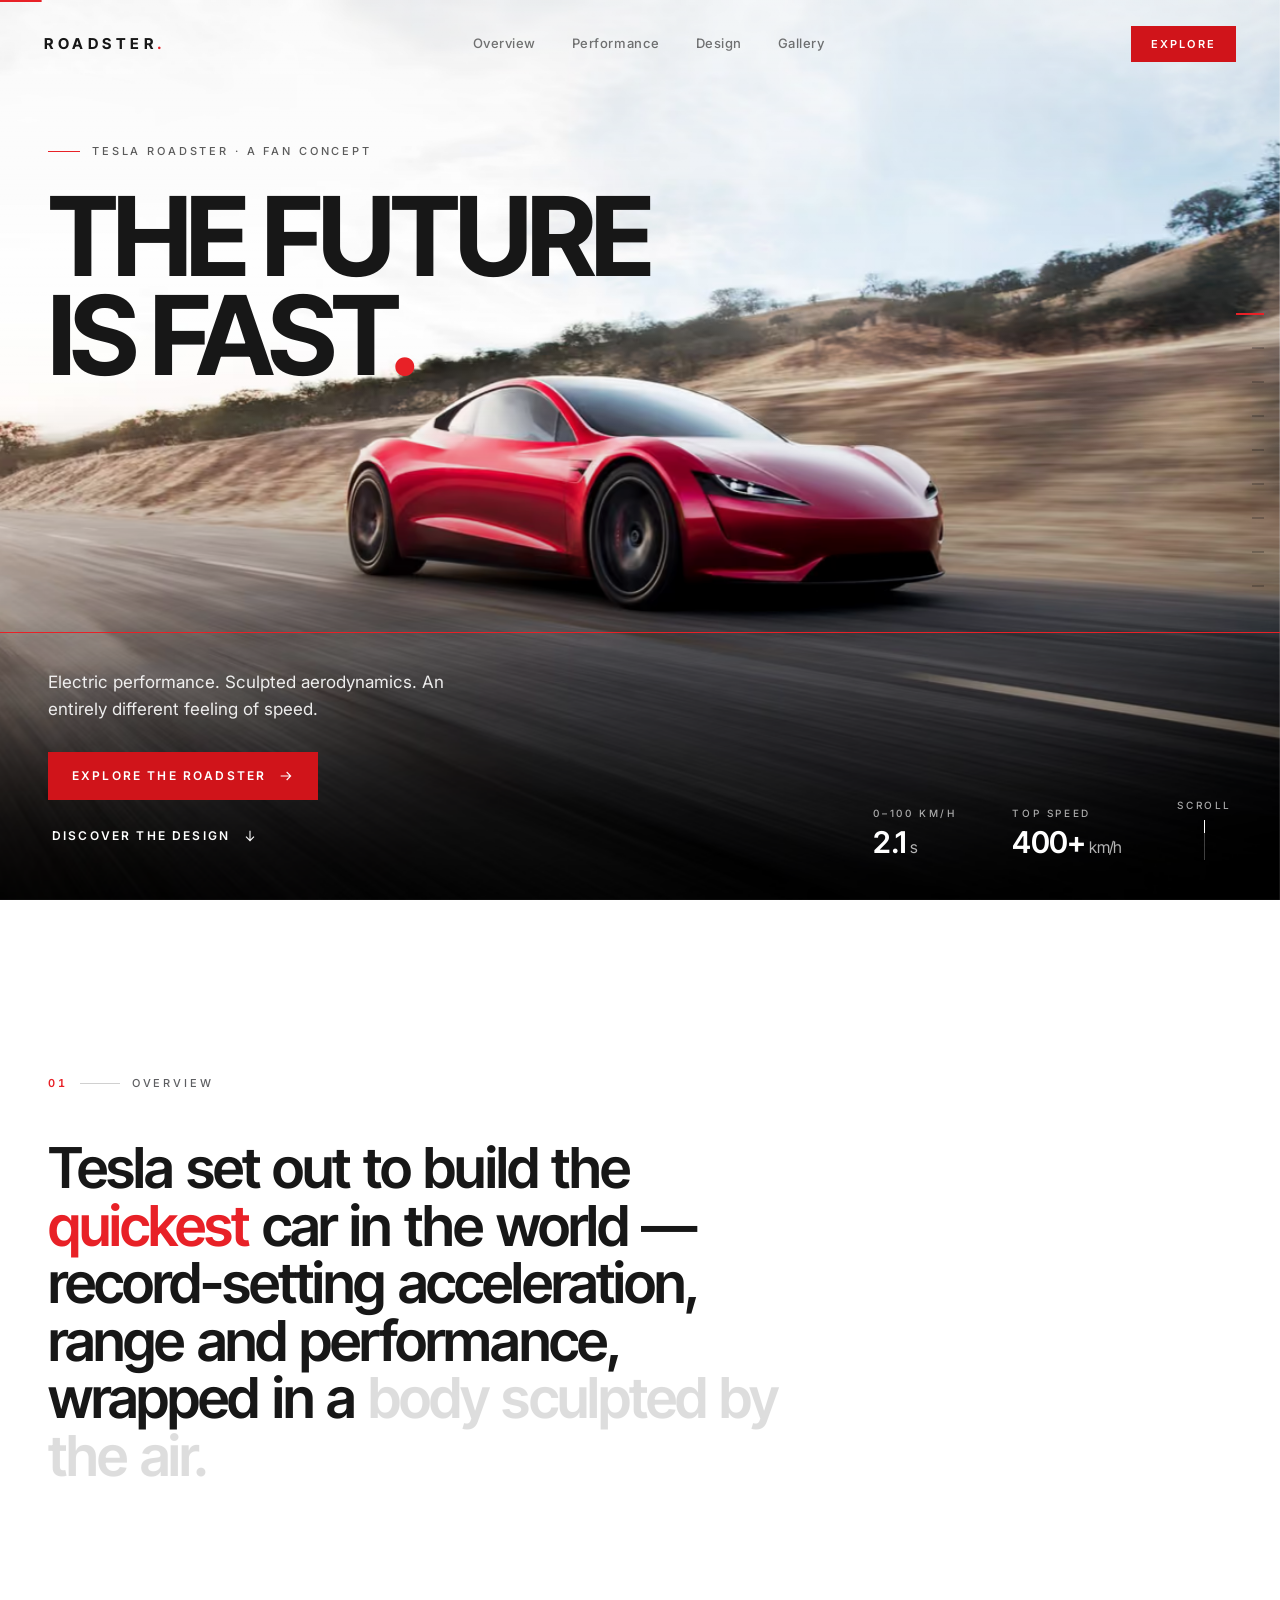
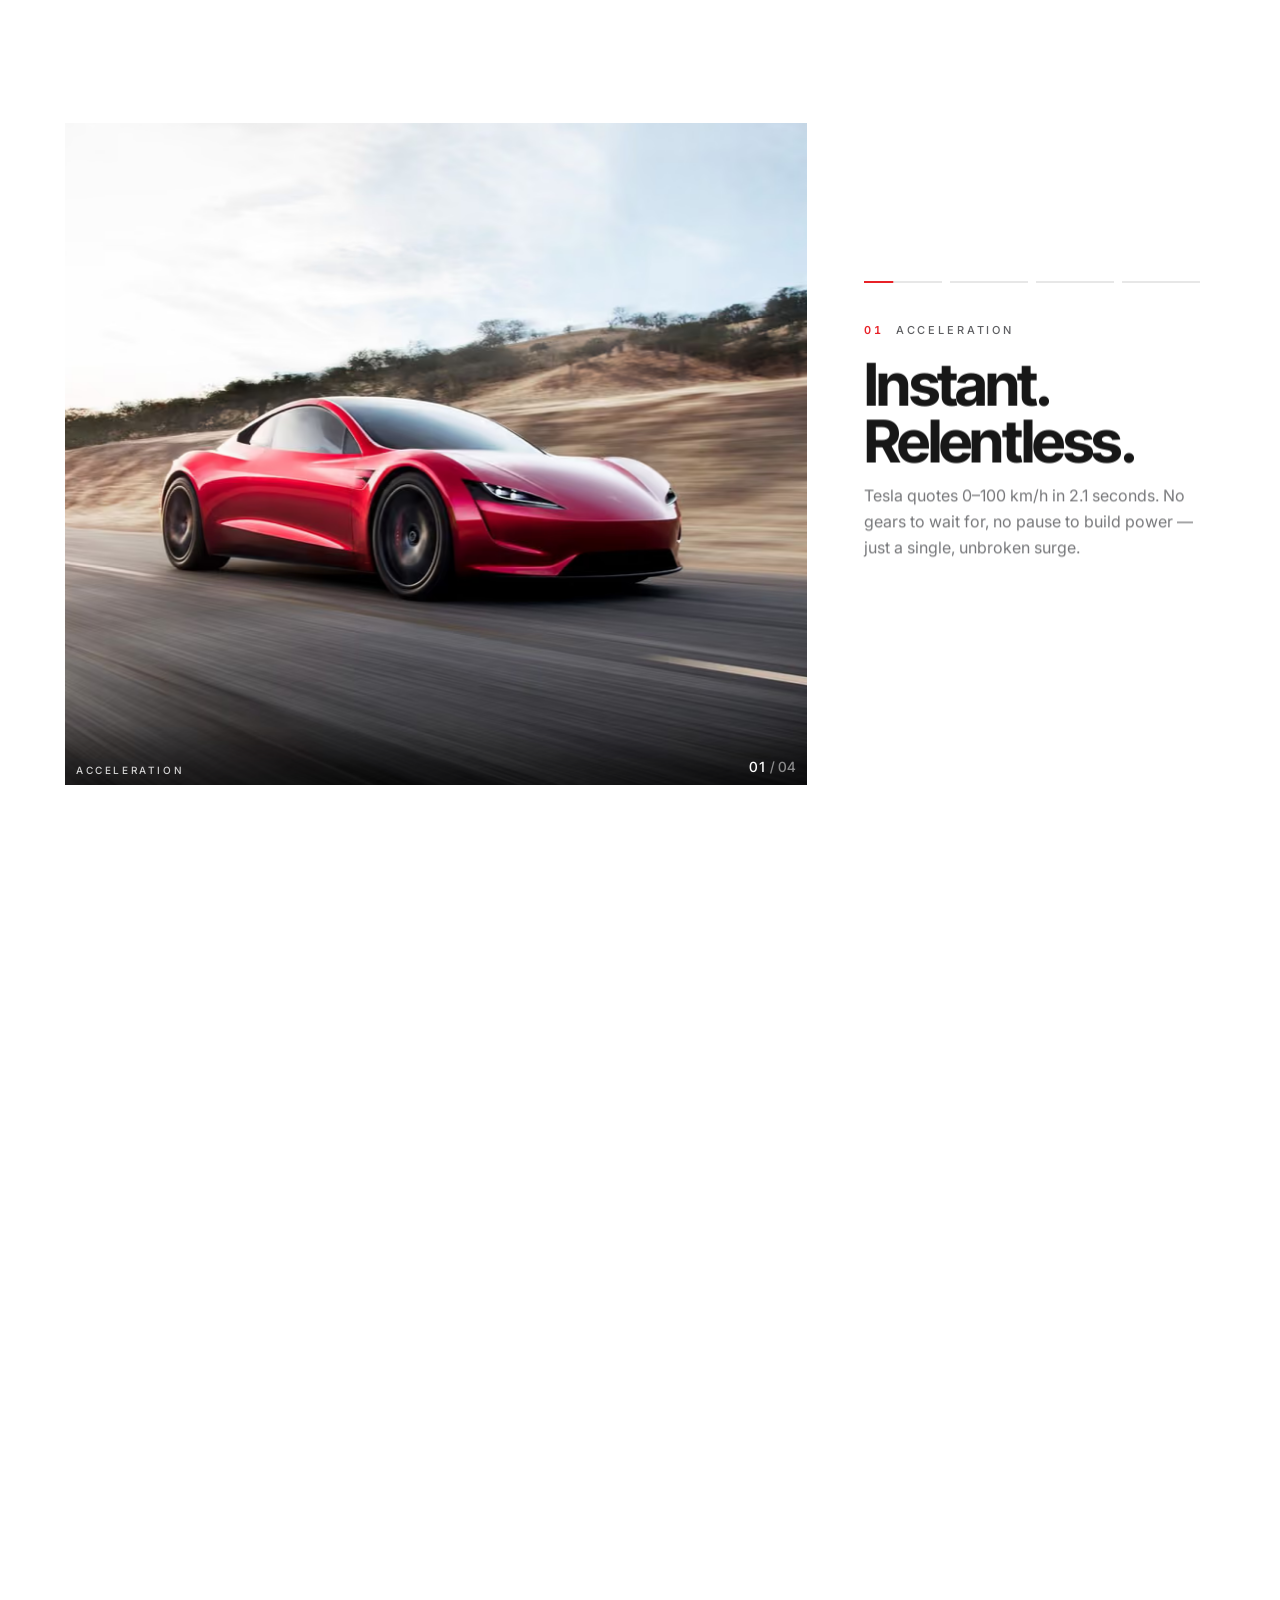
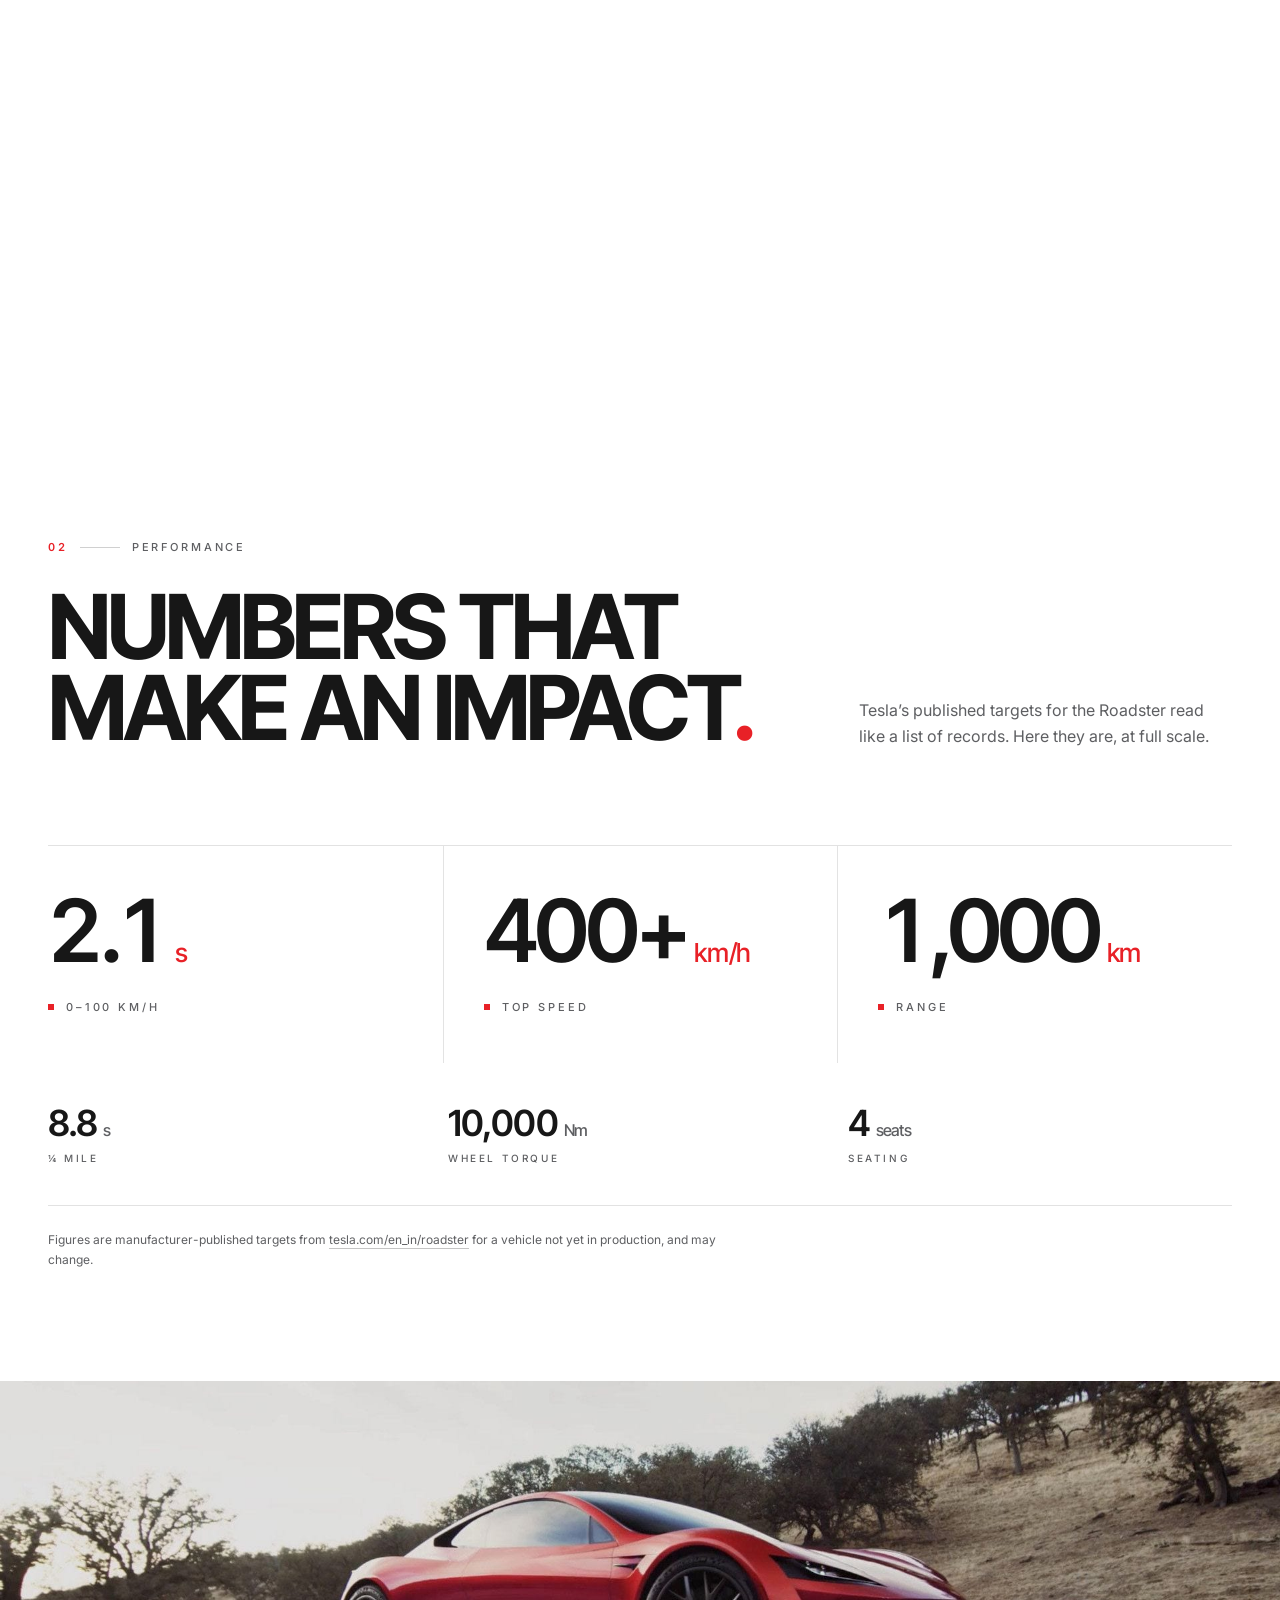
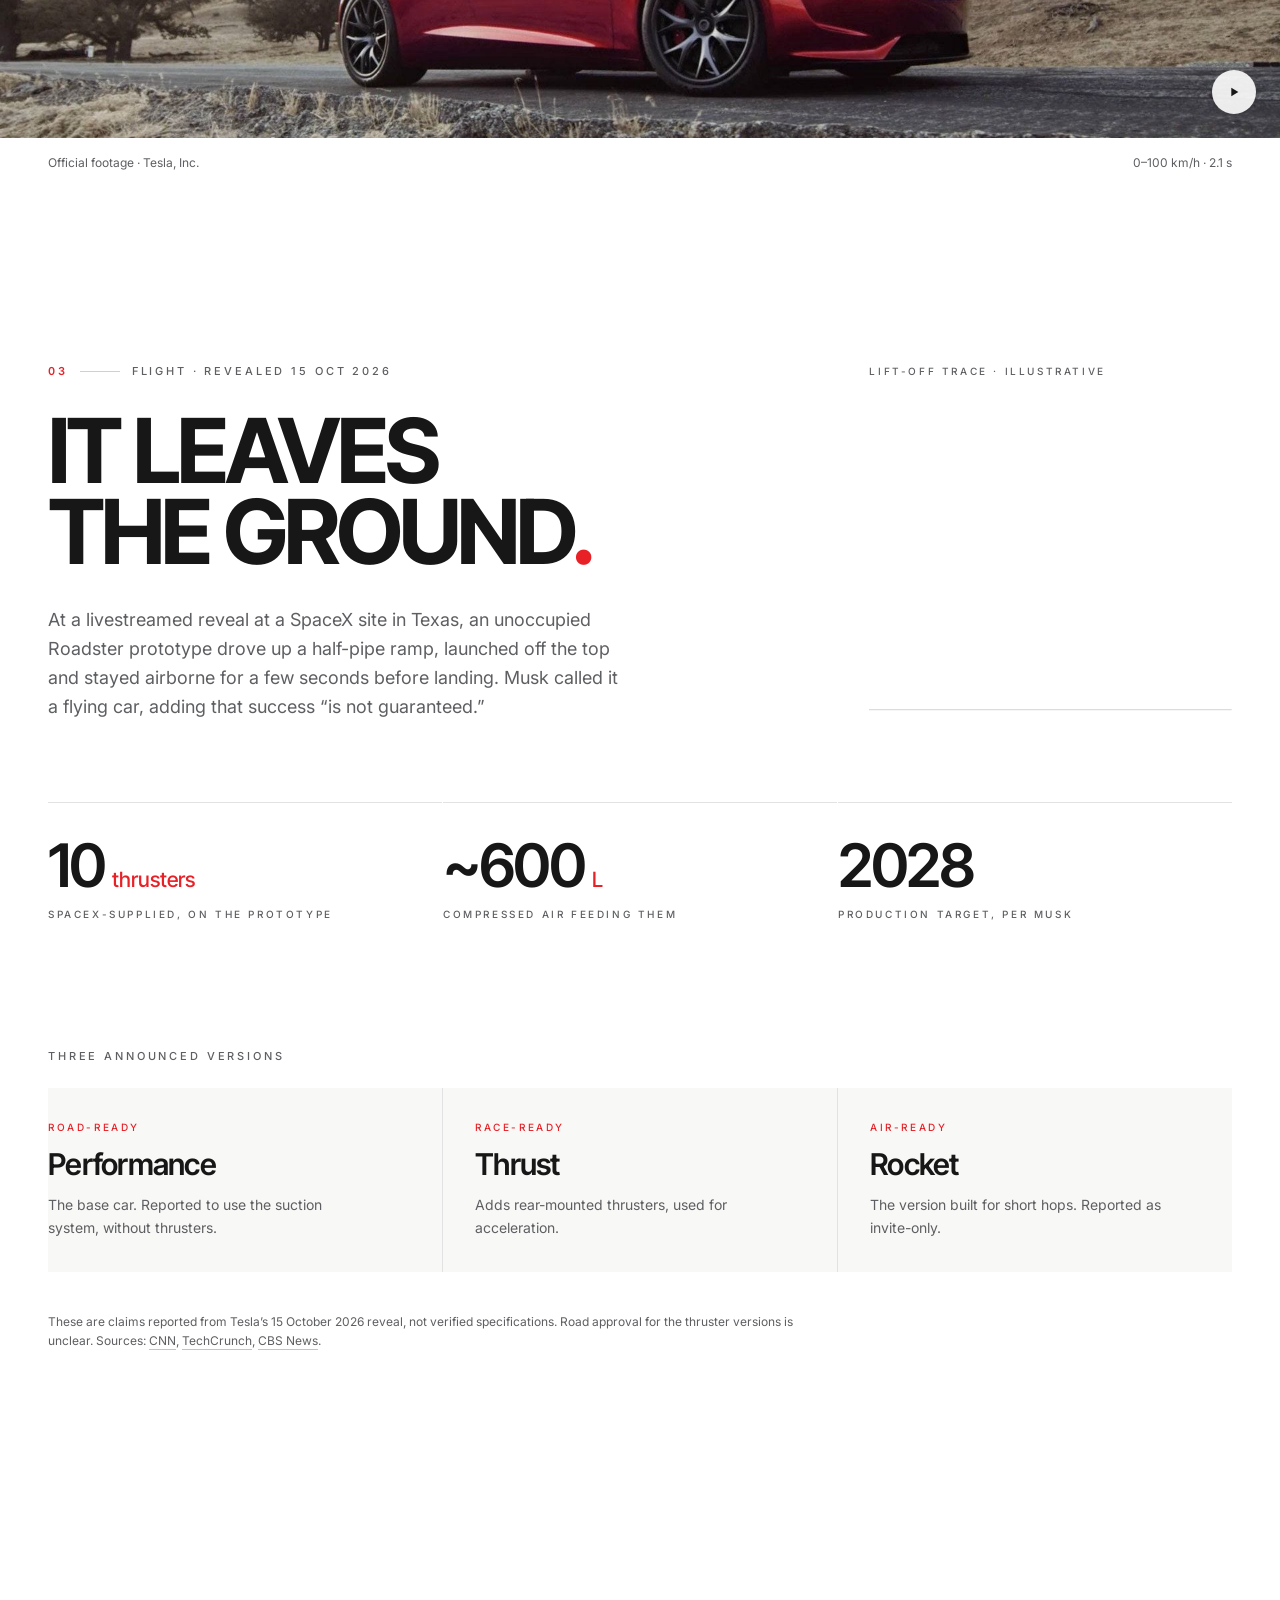
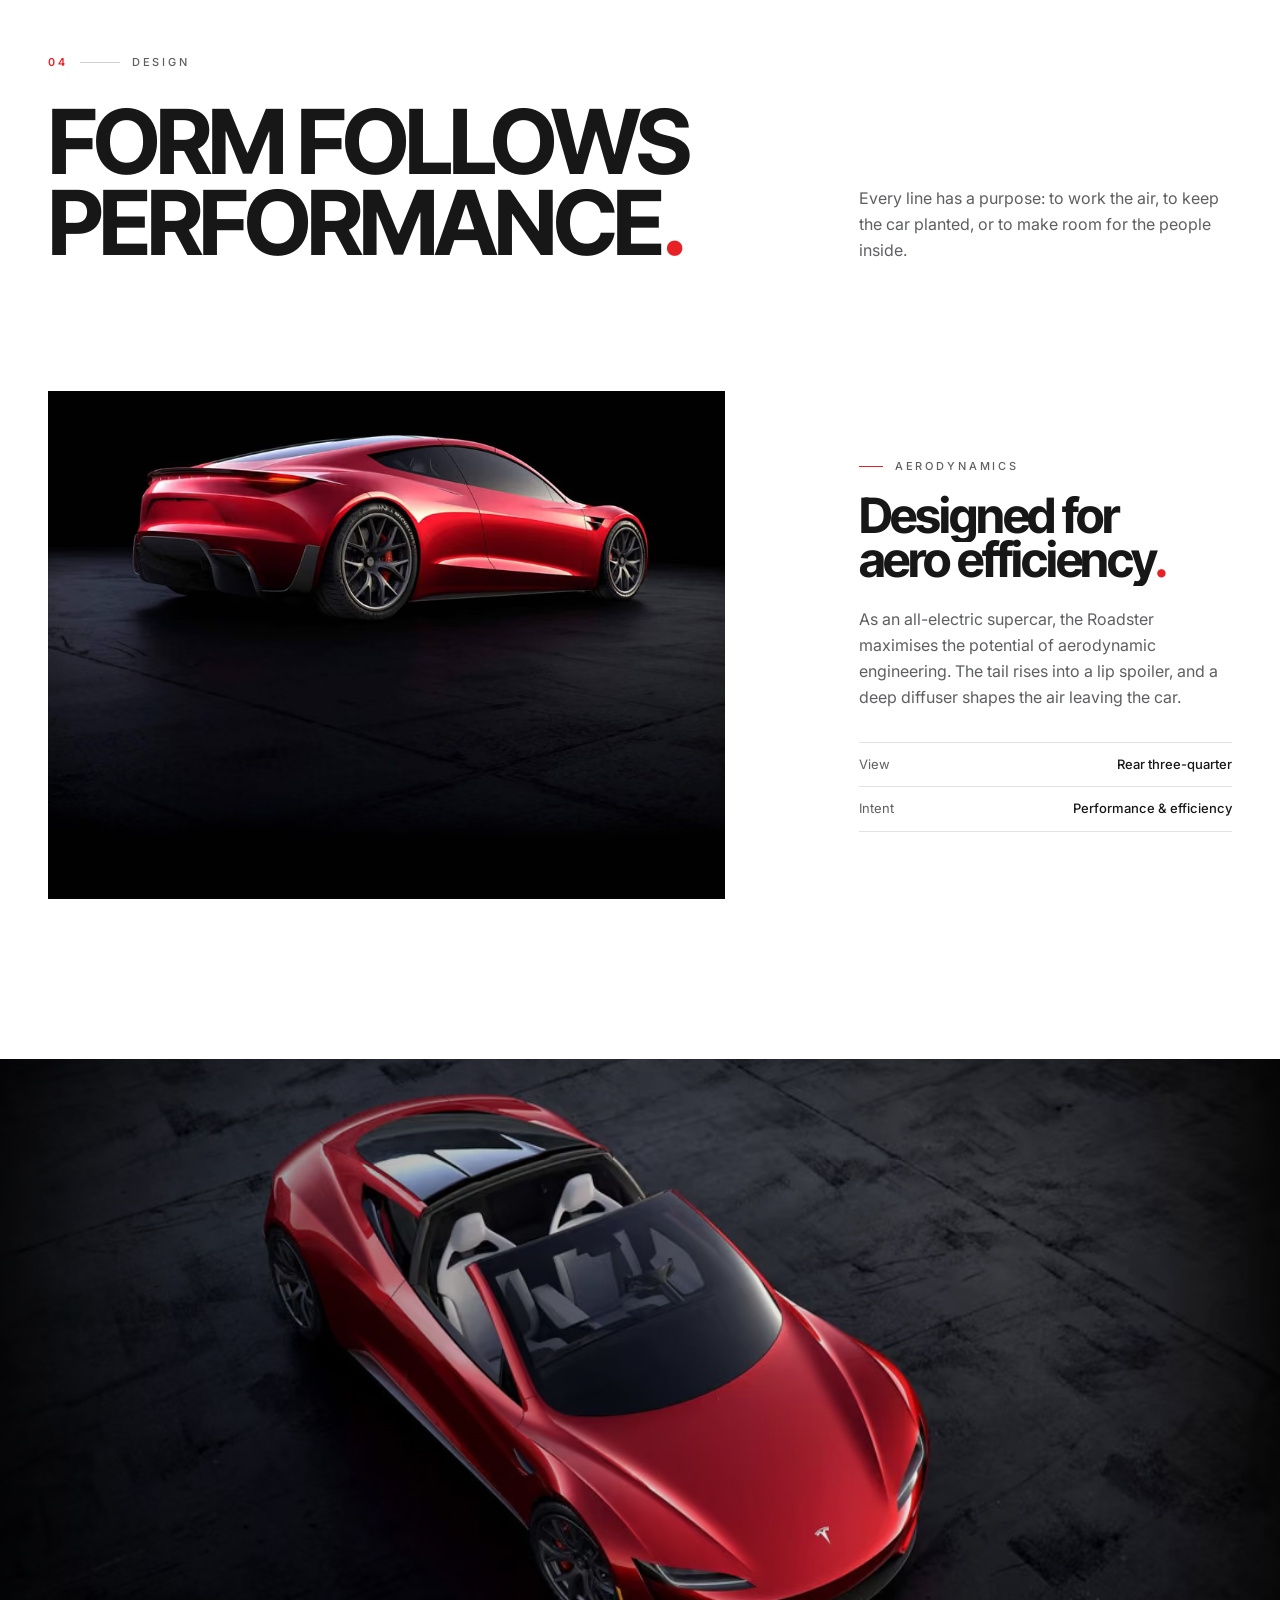
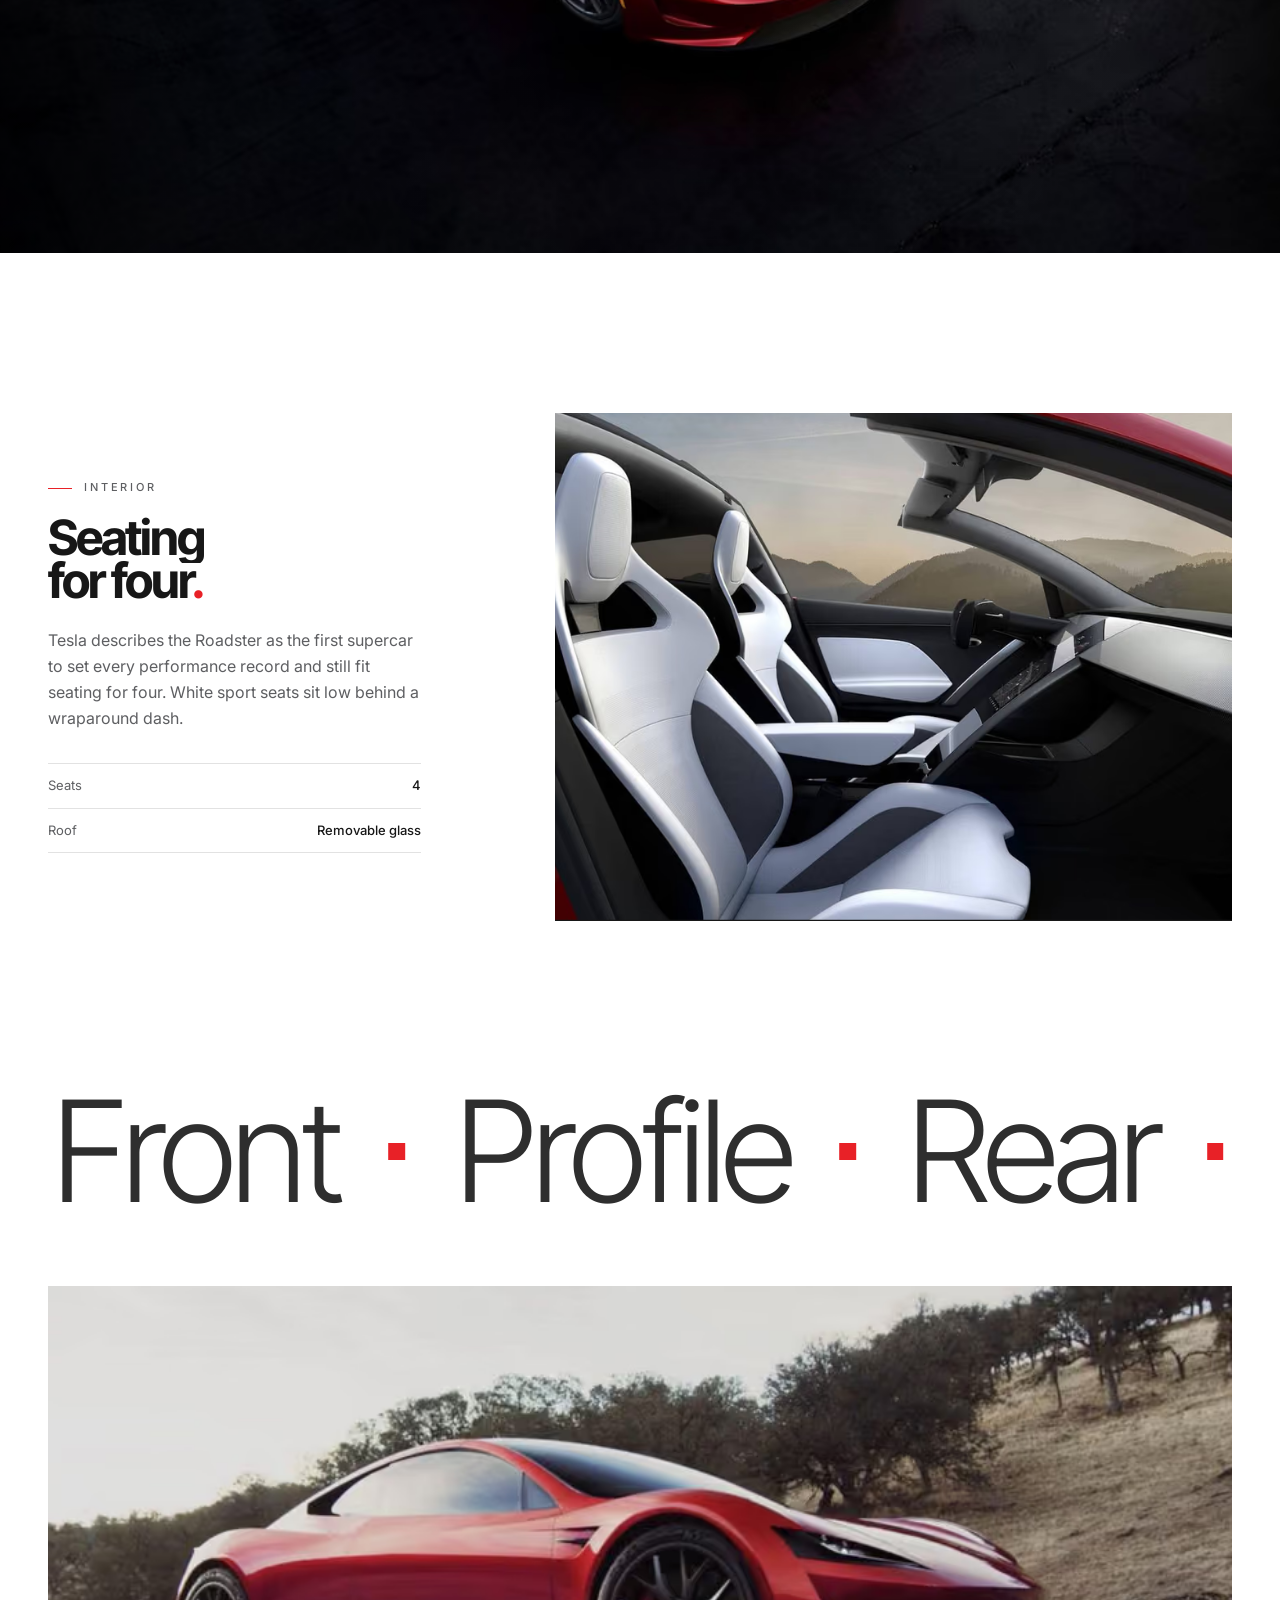
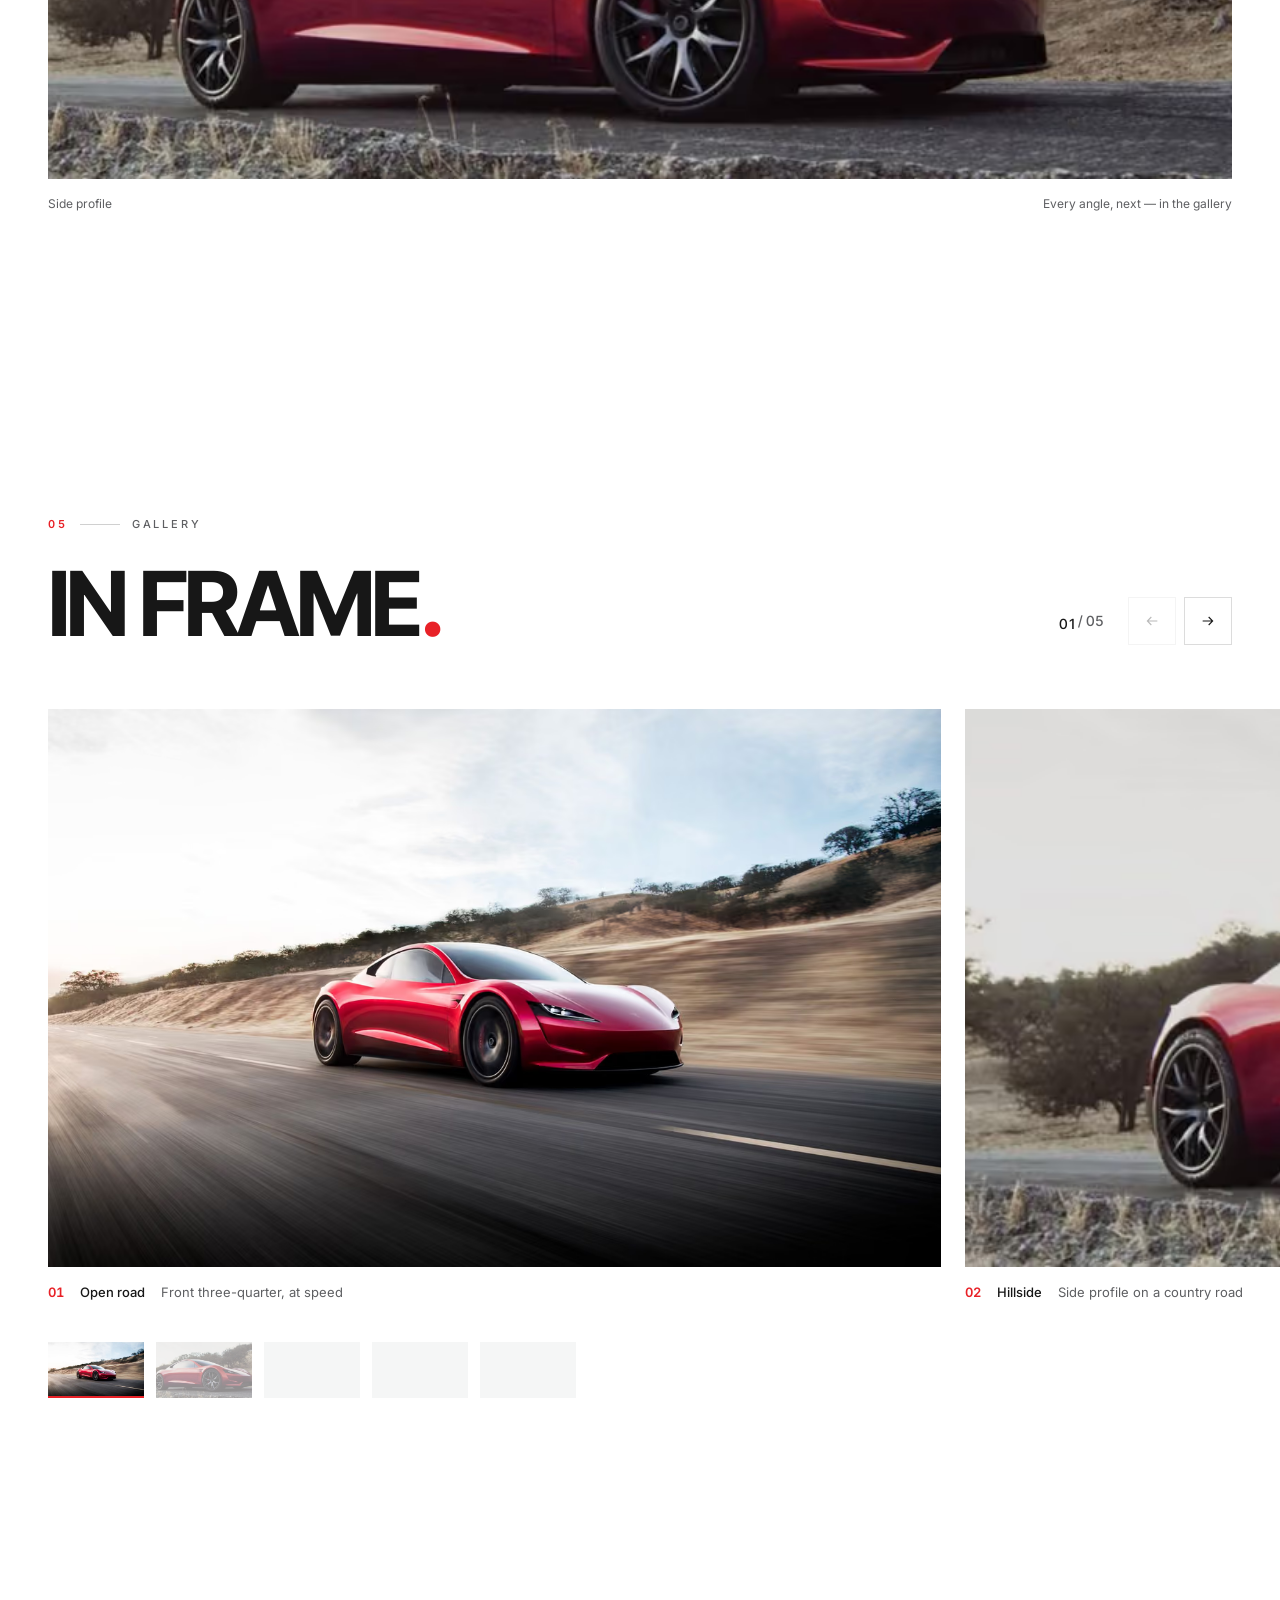
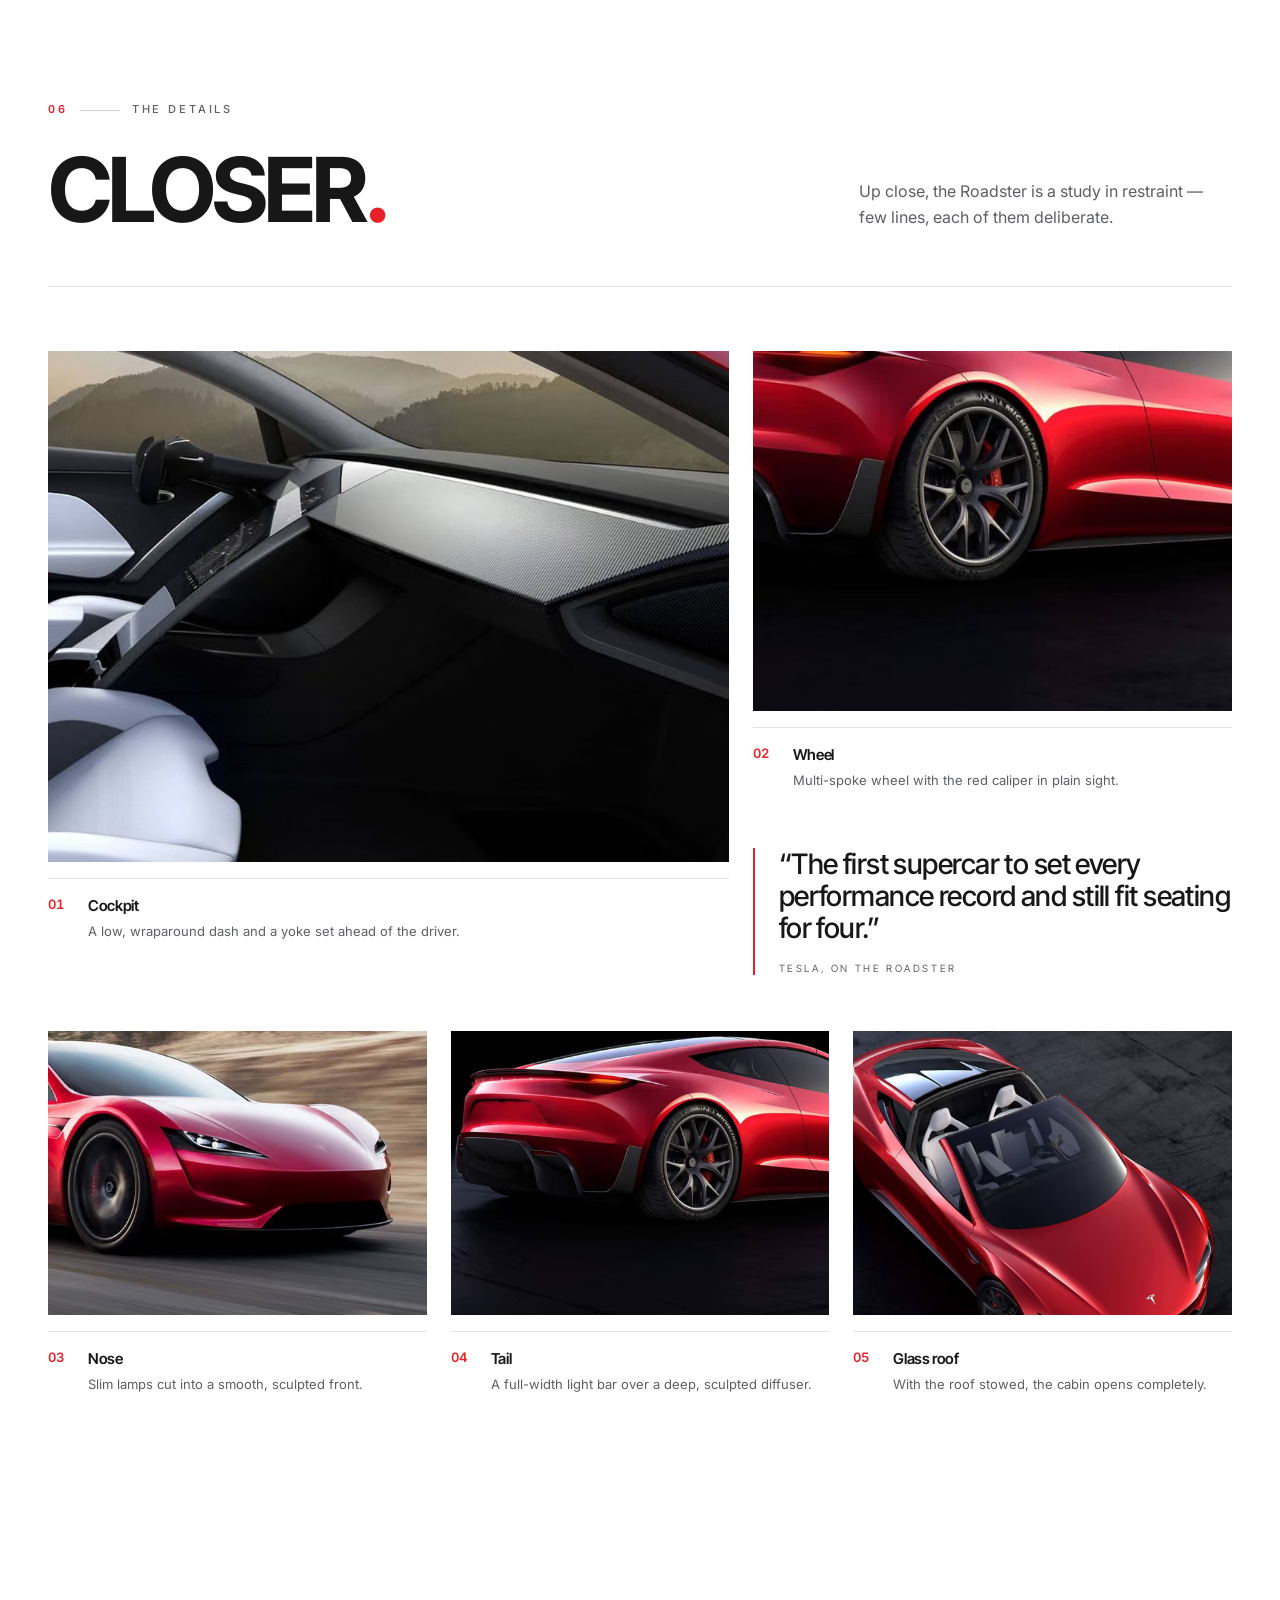
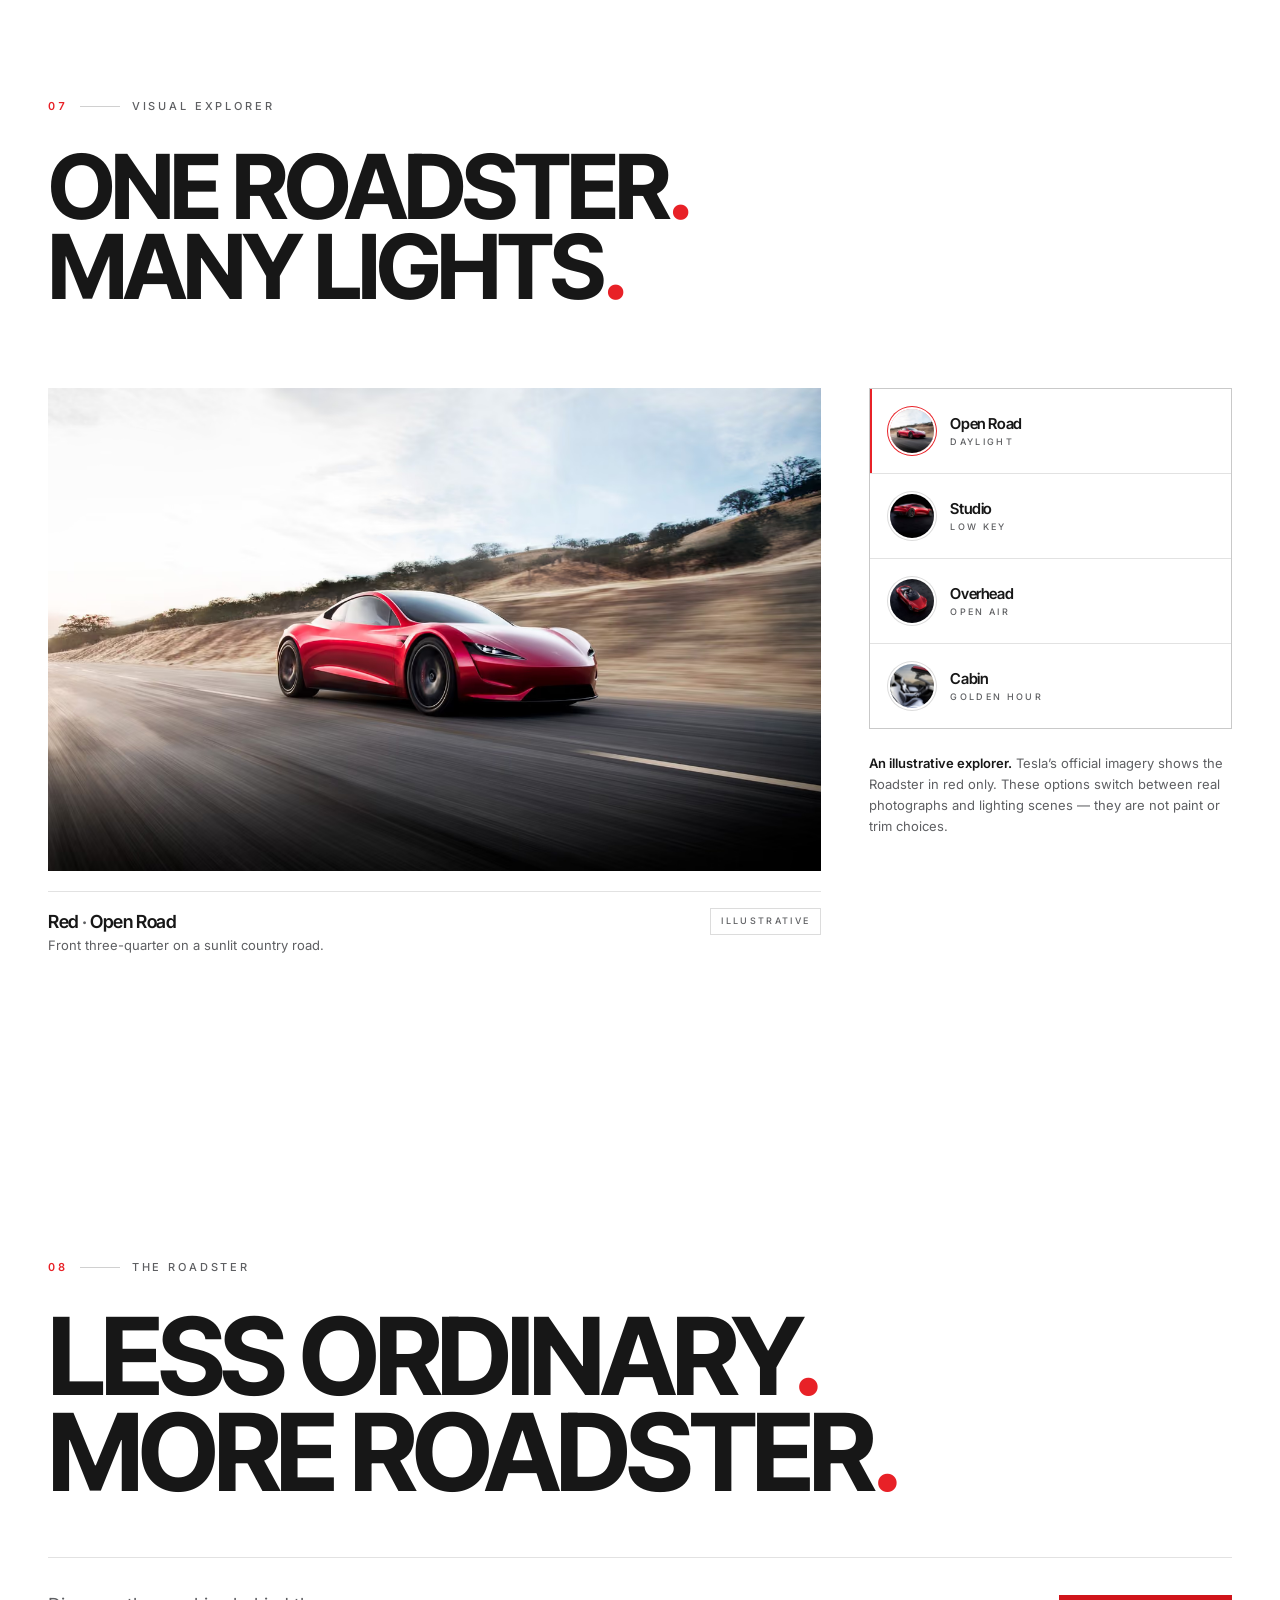
==== roadster/index.html @ 1be023b5 "Publish portfolio and demo sites Co-Authored-By: Claude Opus 5.5 <noreply@anthropic.com>" ====
<!doctype html>
<html lang="en">
  <head>
    <meta charset="UTF-8" />
    <meta name="viewport" content="width=device-width, initial-scale=1.0" />
    <meta name="theme-color" content="#ffffff" />
    <title>Roadster — The Art of Speed</title>
    <meta
      name="description"
      content="A fan-made concept tribute to the Tesla Roadster: performance, design and official photography. Not affiliated with Tesla, Inc."
    />
    <link rel="icon" type="image/svg+xml" href="/roadster/favicon.svg" />
    <link rel="preconnect" href="https://fonts.googleapis.com" />
    <link rel="preconnect" href="https://fonts.gstatic.com" crossorigin />
    <link
      rel="stylesheet"
      href="https://fonts.googleapis.com/css2?family=Inter:wght@300;400;500;600&family=Inter+Tight:wght@300;500;600;700;800&display=swap"
    />
    <!-- Hero photograph: fetched before JS so it is on screen when the intro lifts -->
    <link
      rel="preload"
      as="image"
      type="image/avif"
      media="(min-width: 768px) and (orientation: landscape), (min-width: 1101px)"
      imagesrcset="/roadster/images/hero-640.avif 640w, /roadster/images/hero-1280.avif 1280w, /roadster/images/hero-1920.avif 1920w"
      imagesizes="100vw"
      fetchpriority="high"
    />
    <link
      rel="preload"
      as="image"
      type="image/avif"
      media="(max-width: 767px), (orientation: portrait) and (max-width: 1100px)"
      imagesrcset="/roadster/images/hero-mobile-480.avif 480w, /roadster/images/hero-mobile-800.avif 800w"
      imagesizes="100vw"
      fetchpriority="high"
    />
    <script type="module" crossorigin src="/roadster/assets/index-B8Ze0O9A.js"></script>
    <link rel="stylesheet" crossorigin href="/roadster/assets/index-EFckuPgO.css">
  </head>
  <body>
    <div id="root"></div>
  </body>
</html>
---- roadster/assets/index-EFckuPgO.css ----
/*! tailwindcss v4.3.3 | MIT License | https://tailwindcss.com */
@layer properties{@supports (((-webkit-hyphens:none)) and (not (margin-trim:inline))) or ((-moz-orient:inline) and (not (color:rgb(from red r g b)))){*,:before,:after,::backdrop{--tw-translate-x:0;--tw-translate-y:0;--tw-translate-z:0;--tw-scale-x:1;--tw-scale-y:1;--tw-scale-z:1;--tw-scroll-snap-strictness:proximity;--tw-space-y-reverse:0;--tw-border-style:solid;--tw-gradient-position:initial;--tw-gradient-from:#0000;--tw-gradient-via:#0000;--tw-gradient-to:#0000;--tw-gradient-stops:initial;--tw-gradient-via-stops:initial;--tw-gradient-from-position:0%;--tw-gradient-via-position:50%;--tw-gradient-to-position:100%;--tw-leading:initial;--tw-font-weight:initial;--tw-tracking:initial;--tw-ordinal:initial;--tw-slashed-zero:initial;--tw-numeric-figure:initial;--tw-numeric-spacing:initial;--tw-numeric-fraction:initial;--tw-shadow:0 0 #0000;--tw-shadow-color:initial;--tw-shadow-alpha:100%;--tw-inset-shadow:0 0 #0000;--tw-inset-shadow-color:initial;--tw-inset-shadow-alpha:100%;--tw-ring-color:initial;--tw-ring-shadow:0 0 #0000;--tw-inset-ring-color:initial;--tw-inset-ring-shadow:0 0 #0000;--tw-ring-inset:initial;--tw-ring-offset-width:0px;--tw-ring-offset-color:#fff;--tw-ring-offset-shadow:0 0 #0000;--tw-duration:initial;--tw-ease:initial}}}@layer theme{:root,:host{--font-sans:"Inter", ui-sans-serif, system-ui, -apple-system, sans-serif;--font-mono:ui-monospace, SFMono-Regular, Menlo, Monaco, Consolas, "Liberation Mono", "Courier New", monospace;--color-black:#000;--color-white:#fff;--spacing:.25rem;--container-xs:20rem;--container-sm:24rem;--container-md:28rem;--container-xl:36rem;--container-2xl:42rem;--container-3xl:48rem;--text-xs:.75rem;--text-xs--line-height:calc(1 / .75);--text-sm:.875rem;--text-sm--line-height:calc(1.25 / .875);--text-base:1rem;--text-base--line-height:calc(1.5 / 1);--text-lg:1.125rem;--text-lg--line-height:calc(1.75 / 1.125);--text-xl:1.25rem;--text-xl--line-height:calc(1.75 / 1.25);--text-2xl:1.5rem;--text-2xl--line-height:calc(2 / 1.5);--text-3xl:1.875rem;--text-3xl--line-height:calc(2.25 / 1.875);--text-4xl:2.25rem;--text-4xl--line-height:calc(2.5 / 2.25);--text-5xl:3rem;--text-5xl--line-height:1;--text-6xl:3.75rem;--text-6xl--line-height:1;--font-weight-light:300;--font-weight-normal:400;--font-weight-medium:500;--font-weight-semibold:600;--font-weight-bold:700;--tracking-tight:-.025em;--tracking-normal:0em;--leading-relaxed:1.625;--default-transition-duration:.15s;--default-transition-timing-function:cubic-bezier(.4, 0, .2, 1);--default-font-family:var(--font-sans);--default-mono-font-family:var(--font-mono);--color-paper:#fff;--color-warm:#f8f8f6;--color-silver:#e9eaec;--color-red:#e82127;--color-red-deep:#d0141a;--color-ink:#171717;--color-mute:#5e5f62;--font-display:"Inter Tight", "Inter", ui-sans-serif, system-ui, sans-serif;--ease-out-expo:cubic-bezier(.22, 1, .36, 1);--ease-in-out-cine:cubic-bezier(.65, 0, .35, 1)}}@layer base{*,:after,:before,::backdrop{box-sizing:border-box;border:0 solid;margin:0;padding:0}::file-selector-button{box-sizing:border-box;border:0 solid;margin:0;padding:0}html,:host{-webkit-text-size-adjust:100%;tab-size:4;line-height:1.5;font-family:var(--default-font-family,-apple-system, BlinkMacSystemFont, "Segoe UI", Roboto, "Helvetica Neue", "Noto Sans", Arial, sans-serif, "Apple Color Emoji", "Segoe UI Emoji", "Segoe UI Symbol", "Noto Color Emoji");font-feature-settings:var(--default-font-feature-settings,normal);font-variation-settings:var(--default-font-variation-settings,normal);-webkit-tap-highlight-color:transparent}hr{height:0;color:inherit;border-top-width:1px}abbr:where([title]){-webkit-text-decoration:underline dotted;text-decoration:underline dotted}h1,h2,h3,h4,h5,h6{font-size:inherit;font-weight:inherit}a{color:inherit;-webkit-text-decoration:inherit;-webkit-text-decoration:inherit;-webkit-text-decoration:inherit;-webkit-text-decoration:inherit;text-decoration:inherit}b,strong{font-weight:bolder}code,kbd,samp,pre{font-family:var(--default-mono-font-family,ui-monospace, SFMono-Regular, Menlo, Monaco, Consolas, "Liberation Mono", "Courier New", monospace);font-feature-settings:var(--default-mono-font-feature-settings,normal);font-variation-settings:var(--default-mono-font-variation-settings,normal);font-size:1em}small{font-size:80%}sub,sup{vertical-align:baseline;font-size:75%;line-height:0;position:relative}sub{bottom:-.25em}sup{top:-.5em}table{text-indent:0;border-color:inherit;border-collapse:collapse}:-moz-focusring:where(:not(iframe)){outline:auto}progress{vertical-align:baseline}summary{display:list-item}ol,ul,menu{list-style:none}img,svg,video,canvas,audio,iframe,embed,object{vertical-align:middle;display:block}img,video{max-width:100%;height:auto}button,input,select,optgroup,textarea{font:inherit;font-feature-settings:inherit;font-variation-settings:inherit;letter-spacing:inherit;color:inherit;opacity:1;background-color:#0000;border-radius:0}::file-selector-button{font:inherit;font-feature-settings:inherit;font-variation-settings:inherit;letter-spacing:inherit;color:inherit;opacity:1;background-color:#0000;border-radius:0}:where(select:is([multiple],[size])) optgroup{font-weight:bolder}:where(select:is([multiple],[size])) optgroup option{padding-inline-start:20px}::file-selector-button{margin-inline-end:4px}::placeholder{opacity:1}@supports (not ((-webkit-appearance:-apple-pay-button))) or (contain-intrinsic-size:1px){::placeholder{color:currentColor}@supports (color:color-mix(in lab, red, red)){::placeholder{color:color-mix(in oklab, currentcolor 50%, transparent)}}}textarea{resize:vertical}::-webkit-search-decoration{-webkit-appearance:none}::-webkit-date-and-time-value{min-height:1lh;text-align:inherit}::-webkit-datetime-edit{display:inline-flex}::-webkit-datetime-edit-fields-wrapper{padding:0}::-webkit-datetime-edit{padding-block:0}::-webkit-datetime-edit-year-field{padding-block:0}::-webkit-datetime-edit-month-field{padding-block:0}::-webkit-datetime-edit-day-field{padding-block:0}::-webkit-datetime-edit-hour-field{padding-block:0}::-webkit-datetime-edit-minute-field{padding-block:0}::-webkit-datetime-edit-second-field{padding-block:0}::-webkit-datetime-edit-millisecond-field{padding-block:0}::-webkit-datetime-edit-meridiem-field{padding-block:0}::-webkit-calendar-picker-indicator{line-height:1}:-moz-ui-invalid{box-shadow:none}button,input:where([type=button],[type=reset],[type=submit]){appearance:button}::file-selector-button{appearance:button}::-webkit-inner-spin-button{height:auto}::-webkit-outer-spin-button{height:auto}[hidden]:where(:not([hidden=until-found])){display:none!important}html{background:var(--color-paper);-webkit-text-size-adjust:100%}body{background:var(--color-paper);color:var(--color-ink);font-family:var(--font-sans);-webkit-font-smoothing:antialiased;-moz-osx-font-smoothing:grayscale;text-rendering:optimizelegibility;overflow-x:clip}::selection{background:var(--color-red);color:#fff}:focus-visible{outline:2px solid var(--color-red);outline-offset:3px}img{-webkit-user-select:none;user-select:none;-webkit-user-drag:none}}@layer components;@layer utilities{.pointer-events-none{pointer-events:none}.invisible{visibility:hidden}.visible{visibility:visible}.sr-only{clip-path:inset(50%);white-space:nowrap;border-width:0;width:1px;height:1px;margin:-1px;padding:0;position:absolute;overflow:hidden}.absolute{position:absolute}.fixed{position:fixed}.relative{position:relative}.sticky{position:sticky}.-inset-3{inset:calc(var(--spacing) * -3)}.inset-0{inset:0}.-inset-x-\[4\%\]{inset-inline:-4%}.inset-x-0{inset-inline:0}.inset-x-4{inset-inline:calc(var(--spacing) * 4)}.-inset-y-\[8\%\]{inset-block:-8%}.inset-y-0{inset-block:0}.top-0{top:0}.top-1\.5{top:calc(var(--spacing) * 1.5)}.top-1\/2{top:50%}.top-3{top:calc(var(--spacing) * 3)}.top-4{top:calc(var(--spacing) * 4)}.right-4{right:calc(var(--spacing) * 4)}.-bottom-0\.5{bottom:calc(var(--spacing) * -.5)}.bottom-0{bottom:0}.bottom-4{bottom:calc(var(--spacing) * 4)}.left-0{left:0}.left-1\/2{left:50%}.left-4{left:calc(var(--spacing) * 4)}.-z-10{z-index:calc(10 * -1)}.z-10{z-index:10}.z-40{z-index:40}.z-50{z-index:50}.z-\[60\]{z-index:60}.z-\[90\]{z-index:90}.z-\[100\]{z-index:100}.z-\[110\]{z-index:110}.order-first{order:-9999}.mx-\[0\.35em\]{margin-inline:.35em}.mx-auto{margin-inline:auto}.mt-0{margin-top:0}.mt-1{margin-top:var(--spacing)}.mt-3{margin-top:calc(var(--spacing) * 3)}.mt-4{margin-top:calc(var(--spacing) * 4)}.mt-5{margin-top:calc(var(--spacing) * 5)}.mt-6{margin-top:calc(var(--spacing) * 6)}.mt-7{margin-top:calc(var(--spacing) * 7)}.mt-8{margin-top:calc(var(--spacing) * 8)}.mt-10{margin-top:calc(var(--spacing) * 10)}.mt-12{margin-top:calc(var(--spacing) * 12)}.mt-14{margin-top:calc(var(--spacing) * 14)}.mt-16{margin-top:calc(var(--spacing) * 16)}.mt-20{margin-top:calc(var(--spacing) * 20)}.mt-auto{margin-top:auto}.-mr-2{margin-right:calc(var(--spacing) * -2)}.mr-3{margin-right:calc(var(--spacing) * 3)}.mr-\[0\.24em\]{margin-right:.24em}.-mb-\[0\.08em\]{margin-bottom:-.08em}.mb-2{margin-bottom:calc(var(--spacing) * 2)}.mb-3{margin-bottom:calc(var(--spacing) * 3)}.mb-4{margin-bottom:calc(var(--spacing) * 4)}.mb-5{margin-bottom:calc(var(--spacing) * 5)}.mb-6{margin-bottom:calc(var(--spacing) * 6)}.mb-7{margin-bottom:calc(var(--spacing) * 7)}.ml-1{margin-left:var(--spacing)}.ml-1\.5{margin-left:calc(var(--spacing) * 1.5)}.ml-2{margin-left:calc(var(--spacing) * 2)}.no-scrollbar{scrollbar-width:none}.no-scrollbar::-webkit-scrollbar{display:none}.block{display:block}.flex{display:flex}.grid{display:grid}.hidden{display:none}.inline-block{display:inline-block}.inline-flex{display:inline-flex}.aspect-\[4\/3\]{aspect-ratio:4/3}.aspect-\[4\/5\]{aspect-ratio:4/5}.aspect-\[16\/9\]{aspect-ratio:16/9}.aspect-\[16\/10\]{aspect-ratio:16/10}.size-1\.5{width:calc(var(--spacing) * 1.5);height:calc(var(--spacing) * 1.5)}.size-4{width:calc(var(--spacing) * 4);height:calc(var(--spacing) * 4)}.size-10{width:calc(var(--spacing) * 10);height:calc(var(--spacing) * 10)}.size-11{width:calc(var(--spacing) * 11);height:calc(var(--spacing) * 11)}.size-12{width:calc(var(--spacing) * 12);height:calc(var(--spacing) * 12)}.size-\[0\.12em\]{width:.12em;height:.12em}.h-1\/2{height:50%}.h-1\/3{height:33.3333%}.h-3{height:calc(var(--spacing) * 3)}.h-9{height:calc(var(--spacing) * 9)}.h-10{height:calc(var(--spacing) * 10)}.h-12{height:calc(var(--spacing) * 12)}.h-20{height:calc(var(--spacing) * 20)}.h-24{height:calc(var(--spacing) * 24)}.h-\[1\.2em\]{height:1.2em}.h-\[1\.5px\]{height:1.5px}.h-\[2px\]{height:2px}.h-\[55\%\]{height:55%}.h-\[78svh\]{height:78svh}.h-\[100svh\]{height:100svh}.h-\[var\(--nav-h\)\]{height:var(--nav-h)}.h-full{height:100%}.h-px{height:1px}.max-h-\[calc\(100svh-11rem\)\]{max-height:calc(100svh - 11rem)}.max-h-full{max-height:100%}.min-h-0{min-height:0}.min-h-72{min-height:calc(var(--spacing) * 72)}.min-h-\[13\.5rem\]{min-height:13.5rem}.min-h-\[420px\]{min-height:420px}.min-h-\[600px\]{min-height:600px}.shell{width:100%;padding-inline:var(--gutter)}.w-3{width:calc(var(--spacing) * 3)}.w-6{width:calc(var(--spacing) * 6)}.w-7{width:calc(var(--spacing) * 7)}.w-8{width:calc(var(--spacing) * 8)}.w-10{width:calc(var(--spacing) * 10)}.w-20{width:calc(var(--spacing) * 20)}.w-40{width:calc(var(--spacing) * 40)}.w-\[2ch\]{width:2ch}.w-\[2px\]{width:2px}.w-\[84vw\]{width:84vw}.w-auto{width:auto}.w-full{width:100%}.w-px{width:1px}.w-screen{width:100vw}.max-w-2xl{max-width:var(--container-2xl)}.max-w-3xl{max-width:var(--container-3xl)}.max-w-\[12ch\]{max-width:12ch}.max-w-\[22ch\]{max-width:22ch}.max-w-\[1480px\]{max-width:1480px}.max-w-full{max-width:100%}.max-w-md{max-width:var(--container-md)}.max-w-sm{max-width:var(--container-sm)}.max-w-xl{max-width:var(--container-xl)}.max-w-xs{max-width:var(--container-xs)}.min-w-0{min-width:0}.flex-1{flex:1}.shrink-0{flex-shrink:0}.origin-\[55\%_60\%\]{transform-origin:55% 60%}.origin-left{transform-origin:0}.origin-top{transform-origin:top}.-translate-x-1\/2{--tw-translate-x:calc(calc(1 / 2 * 100%) * -1);translate:var(--tw-translate-x) var(--tw-translate-y)}.-translate-y-1\/2{--tw-translate-y:calc(calc(1 / 2 * 100%) * -1);translate:var(--tw-translate-x) var(--tw-translate-y)}.scale-x-0{--tw-scale-x:0%;scale:var(--tw-scale-x) var(--tw-scale-y)}.scale-x-100{--tw-scale-x:100%;scale:var(--tw-scale-x) var(--tw-scale-y)}.scale-y-0{--tw-scale-y:0%;scale:var(--tw-scale-x) var(--tw-scale-y)}.scale-y-100{--tw-scale-y:100%;scale:var(--tw-scale-x) var(--tw-scale-y)}.-rotate-45{rotate:-45deg}.rotate-45{rotate:45deg}.rotate-180{rotate:180deg}.cursor-grab{cursor:grab}.snap-x{scroll-snap-type:x var(--tw-scroll-snap-strictness)}.snap-mandatory{--tw-scroll-snap-strictness:mandatory}.snap-start{scroll-snap-align:start}.grid-cols-2{grid-template-columns:repeat(2,minmax(0,1fr))}.grid-cols-3{grid-template-columns:repeat(3,minmax(0,1fr))}.grid-cols-4{grid-template-columns:repeat(4,minmax(0,1fr))}.grid-cols-\[2\.5rem_1fr\]{grid-template-columns:2.5rem 1fr}.grid-rows-\[minmax\(0\,1fr\)_auto\]{grid-template-rows:minmax(0,1fr) auto}.flex-col{flex-direction:column}.flex-wrap{flex-wrap:wrap}.items-baseline{align-items:baseline}.items-center{align-items:center}.items-end{align-items:flex-end}.items-start{align-items:flex-start}.justify-between{justify-content:space-between}.justify-center{justify-content:center}.gap-1{gap:var(--spacing)}.gap-2{gap:calc(var(--spacing) * 2)}.gap-3{gap:calc(var(--spacing) * 3)}.gap-4{gap:calc(var(--spacing) * 4)}.gap-6{gap:calc(var(--spacing) * 6)}.gap-7{gap:calc(var(--spacing) * 7)}.gap-8{gap:calc(var(--spacing) * 8)}.gap-10{gap:calc(var(--spacing) * 10)}.gap-12{gap:calc(var(--spacing) * 12)}.gap-14{gap:calc(var(--spacing) * 14)}.gap-20{gap:calc(var(--spacing) * 20)}.gap-24{gap:calc(var(--spacing) * 24)}.gap-px{gap:1px}:where(.space-y-3>:not(:last-child)){--tw-space-y-reverse:0;margin-block-start:calc(calc(var(--spacing) * 3) * var(--tw-space-y-reverse));margin-block-end:calc(calc(var(--spacing) * 3) * calc(1 - var(--tw-space-y-reverse)))}.gap-x-6{column-gap:calc(var(--spacing) * 6)}.gap-x-7{column-gap:calc(var(--spacing) * 7)}.gap-y-3{row-gap:calc(var(--spacing) * 3)}.gap-y-14{row-gap:calc(var(--spacing) * 14)}.self-start{align-self:flex-start}.overflow-hidden{overflow:hidden}.overflow-x-auto{overflow-x:auto}.overscroll-x-contain{overscroll-behavior-x:contain}.rounded-\[6px\]{border-radius:6px}.rounded-full{border-radius:2147483647px}.border{border-style:var(--tw-border-style);border-width:1px}.border-t{border-top-style:var(--tw-border-style);border-top-width:1px}.border-b{border-bottom-style:var(--tw-border-style);border-bottom-width:1px}.border-l-2{border-left-style:var(--tw-border-style);border-left-width:2px}.border-ink\/10{border-color:#1717171a}@supports (color:color-mix(in lab, red, red)){.border-ink\/10{border-color:color-mix(in oklab, var(--color-ink) 10%, transparent)}}.border-ink\/12{border-color:#1717171f}@supports (color:color-mix(in lab, red, red)){.border-ink\/12{border-color:color-mix(in oklab, var(--color-ink) 12%, transparent)}}.border-ink\/15{border-color:#17171726}@supports (color:color-mix(in lab, red, red)){.border-ink\/15{border-color:color-mix(in oklab, var(--color-ink) 15%, transparent)}}.border-ink\/20{border-color:#17171733}@supports (color:color-mix(in lab, red, red)){.border-ink\/20{border-color:color-mix(in oklab, var(--color-ink) 20%, transparent)}}.border-red{border-color:var(--color-red)}.bg-ink{background-color:var(--color-ink)}.bg-ink\/10{background-color:#1717171a}@supports (color:color-mix(in lab, red, red)){.bg-ink\/10{background-color:color-mix(in oklab, var(--color-ink) 10%, transparent)}}.bg-ink\/12{background-color:#1717171f}@supports (color:color-mix(in lab, red, red)){.bg-ink\/12{background-color:color-mix(in oklab, var(--color-ink) 12%, transparent)}}.bg-ink\/20{background-color:#17171733}@supports (color:color-mix(in lab, red, red)){.bg-ink\/20{background-color:color-mix(in oklab, var(--color-ink) 20%, transparent)}}.bg-ink\/25{background-color:#17171740}@supports (color:color-mix(in lab, red, red)){.bg-ink\/25{background-color:color-mix(in oklab, var(--color-ink) 25%, transparent)}}.bg-red{background-color:var(--color-red)}.bg-red-deep{background-color:var(--color-red-deep)}.bg-silver{background-color:var(--color-silver)}.bg-transparent{background-color:#0000}.bg-warm{background-color:var(--color-warm)}.bg-white{background-color:var(--color-white)}.bg-white\/25{background-color:#ffffff40}@supports (color:color-mix(in lab, red, red)){.bg-white\/25{background-color:color-mix(in oklab, var(--color-white) 25%, transparent)}}.bg-white\/40{background-color:#fff6}@supports (color:color-mix(in lab, red, red)){.bg-white\/40{background-color:color-mix(in oklab, var(--color-white) 40%, transparent)}}.bg-white\/90{background-color:#ffffffe6}@supports (color:color-mix(in lab, red, red)){.bg-white\/90{background-color:color-mix(in oklab, var(--color-white) 90%, transparent)}}.bg-gradient-to-b{--tw-gradient-position:to bottom in oklab;background-image:linear-gradient(var(--tw-gradient-stops))}.bg-gradient-to-r{--tw-gradient-position:to right in oklab;background-image:linear-gradient(var(--tw-gradient-stops))}.bg-gradient-to-t{--tw-gradient-position:to top in oklab;background-image:linear-gradient(var(--tw-gradient-stops))}.from-black\/50{--tw-gradient-from:#00000080}@supports (color:color-mix(in lab, red, red)){.from-black\/50{--tw-gradient-from:color-mix(in oklab, var(--color-black) 50%, transparent)}}.from-black\/50{--tw-gradient-stops:var(--tw-gradient-via-stops,var(--tw-gradient-position), var(--tw-gradient-from) var(--tw-gradient-from-position), var(--tw-gradient-to) var(--tw-gradient-to-position))}.from-black\/55{--tw-gradient-from:#0000008c}@supports (color:color-mix(in lab, red, red)){.from-black\/55{--tw-gradient-from:color-mix(in oklab, var(--color-black) 55%, transparent)}}.from-black\/55{--tw-gradient-stops:var(--tw-gradient-via-stops,var(--tw-gradient-position), var(--tw-gradient-from) var(--tw-gradient-from-position), var(--tw-gradient-to) var(--tw-gradient-to-position))}.from-black\/65{--tw-gradient-from:#000000a6}@supports (color:color-mix(in lab, red, red)){.from-black\/65{--tw-gradient-from:color-mix(in oklab, var(--color-black) 65%, transparent)}}.from-black\/65{--tw-gradient-stops:var(--tw-gradient-via-stops,var(--tw-gradient-position), var(--tw-gradient-from) var(--tw-gradient-from-position), var(--tw-gradient-to) var(--tw-gradient-to-position))}.from-white\/45{--tw-gradient-from:#ffffff73}@supports (color:color-mix(in lab, red, red)){.from-white\/45{--tw-gradient-from:color-mix(in oklab, var(--color-white) 45%, transparent)}}.from-white\/45{--tw-gradient-stops:var(--tw-gradient-via-stops,var(--tw-gradient-position), var(--tw-gradient-from) var(--tw-gradient-from-position), var(--tw-gradient-to) var(--tw-gradient-to-position))}.via-black\/10{--tw-gradient-via:#0000001a}@supports (color:color-mix(in lab, red, red)){.via-black\/10{--tw-gradient-via:color-mix(in oklab, var(--color-black) 10%, transparent)}}.via-black\/10{--tw-gradient-via-stops:var(--tw-gradient-position), var(--tw-gradient-from) var(--tw-gradient-from-position), var(--tw-gradient-via) var(--tw-gradient-via-position), var(--tw-gradient-to) var(--tw-gradient-to-position);--tw-gradient-stops:var(--tw-gradient-via-stops)}.via-black\/25{--tw-gradient-via:#00000040}@supports (color:color-mix(in lab, red, red)){.via-black\/25{--tw-gradient-via:color-mix(in oklab, var(--color-black) 25%, transparent)}}.via-black\/25{--tw-gradient-via-stops:var(--tw-gradient-position), var(--tw-gradient-from) var(--tw-gradient-from-position), var(--tw-gradient-via) var(--tw-gradient-via-position), var(--tw-gradient-to) var(--tw-gradient-to-position);--tw-gradient-stops:var(--tw-gradient-via-stops)}.via-white\/10{--tw-gradient-via:#ffffff1a}@supports (color:color-mix(in lab, red, red)){.via-white\/10{--tw-gradient-via:color-mix(in oklab, var(--color-white) 10%, transparent)}}.via-white\/10{--tw-gradient-via-stops:var(--tw-gradient-position), var(--tw-gradient-from) var(--tw-gradient-from-position), var(--tw-gradient-via) var(--tw-gradient-via-position), var(--tw-gradient-to) var(--tw-gradient-to-position);--tw-gradient-stops:var(--tw-gradient-via-stops)}.to-transparent{--tw-gradient-to:transparent;--tw-gradient-stops:var(--tw-gradient-via-stops,var(--tw-gradient-position), var(--tw-gradient-from) var(--tw-gradient-from-position), var(--tw-gradient-to) var(--tw-gradient-to-position))}.object-contain{object-fit:contain}.object-cover{object-fit:cover}.object-\[45\%_45\%\]{object-position:45% 45%}.object-\[50\%_62\%\]{object-position:50% 62%}.object-\[50\%_66\%\]{object-position:50% 66%}.object-\[52\%_50\%\]{object-position:52% 50%}.p-4{padding:calc(var(--spacing) * 4)}.p-5{padding:calc(var(--spacing) * 5)}.px-1{padding-inline:var(--spacing)}.px-2\.5{padding-inline:calc(var(--spacing) * 2.5)}.px-3{padding-inline:calc(var(--spacing) * 3)}.px-4{padding-inline:calc(var(--spacing) * 4)}.px-5{padding-inline:calc(var(--spacing) * 5)}.px-6{padding-inline:calc(var(--spacing) * 6)}.py-1{padding-block:var(--spacing)}.py-1\.5{padding-block:calc(var(--spacing) * 1.5)}.py-2{padding-block:calc(var(--spacing) * 2)}.py-3{padding-block:calc(var(--spacing) * 3)}.py-5{padding-block:calc(var(--spacing) * 5)}.py-6{padding-block:calc(var(--spacing) * 6)}.py-8{padding-block:calc(var(--spacing) * 8)}.py-10{padding-block:calc(var(--spacing) * 10)}.py-16{padding-block:calc(var(--spacing) * 16)}.pt-3{padding-top:calc(var(--spacing) * 3)}.pt-4{padding-top:calc(var(--spacing) * 4)}.pt-8{padding-top:calc(var(--spacing) * 8)}.pt-28{padding-top:calc(var(--spacing) * 28)}.pt-\[calc\(var\(--nav-h\)\+1\.5rem\)\]{padding-top:calc(var(--nav-h) + 1.5rem)}.pb-6{padding-bottom:calc(var(--spacing) * 6)}.pb-8{padding-bottom:calc(var(--spacing) * 8)}.pb-10{padding-bottom:calc(var(--spacing) * 10)}.pb-16{padding-bottom:calc(var(--spacing) * 16)}.pb-24{padding-bottom:calc(var(--spacing) * 24)}.pb-\[0\.08em\]{padding-bottom:.08em}.pl-6{padding-left:calc(var(--spacing) * 6)}.text-left{text-align:left}.align-bottom{vertical-align:bottom}.display{font-family:var(--font-display);letter-spacing:-.045em;font-weight:700;line-height:.9}.font-display{font-family:var(--font-display)}.eyebrow{letter-spacing:.26em;text-transform:uppercase;font-size:11px;font-weight:500;line-height:1.4}.text-2xl{font-size:var(--text-2xl);line-height:var(--tw-leading,var(--text-2xl--line-height))}.text-3xl{font-size:var(--text-3xl);line-height:var(--tw-leading,var(--text-3xl--line-height))}.text-4xl{font-size:var(--text-4xl);line-height:var(--tw-leading,var(--text-4xl--line-height))}.text-5xl{font-size:var(--text-5xl);line-height:var(--tw-leading,var(--text-5xl--line-height))}.text-base{font-size:var(--text-base);line-height:var(--tw-leading,var(--text-base--line-height))}.text-lg{font-size:var(--text-lg);line-height:var(--tw-leading,var(--text-lg--line-height))}.text-sm{font-size:var(--text-sm);line-height:var(--tw-leading,var(--text-sm--line-height))}.text-xl{font-size:var(--text-xl);line-height:var(--tw-leading,var(--text-xl--line-height))}.text-xs{font-size:var(--text-xs);line-height:var(--tw-leading,var(--text-xs--line-height))}.text-\[0\.3em\]{font-size:.3em}.text-\[0\.35em\]{font-size:.35em}.text-\[0\.45em\]{font-size:.45em}.text-\[9px\]{font-size:9px}.text-\[10px\]{font-size:10px}.text-\[11px\]{font-size:11px}.text-\[12px\]{font-size:12px}.text-\[13px\]{font-size:13px}.text-\[14px\]{font-size:14px}.text-\[15px\]{font-size:15px}.text-\[22px\]{font-size:22px}.text-\[clamp\(1\.4rem\,2\.2vw\,2rem\)\]{font-size:clamp(1.4rem,2.2vw,2rem)}.text-\[clamp\(2\.2rem\,3\.8vw\,3\.8rem\)\]{font-size:clamp(2.2rem,3.8vw,3.8rem)}.text-\[clamp\(2\.2rem\,5vw\,5rem\)\]{font-size:clamp(2.2rem,5vw,5rem)}.text-\[clamp\(2\.2rem\,8\.4vw\,8\.5rem\)\]{font-size:clamp(2.2rem,8.4vw,8.5rem)}.text-\[clamp\(2\.4rem\,4\.6vw\,4\.6rem\)\]{font-size:clamp(2.4rem,4.6vw,4.6rem)}.text-\[clamp\(2\.8rem\,7vw\,7rem\)\]{font-size:clamp(2.8rem,7vw,7rem)}.text-\[clamp\(2rem\,4\.4vw\,4\.4rem\)\]{font-size:clamp(2rem,4.4vw,4.4rem)}.text-\[clamp\(3\.2rem\,8\.6vw\,9\.5rem\)\]{font-size:clamp(3.2rem,8.6vw,9.5rem)}.text-\[clamp\(3\.5rem\,6\.8vw\,7\.25rem\)\]{font-size:clamp(3.5rem,6.8vw,7.25rem)}.text-\[clamp\(3\.5rem\,11vw\,11rem\)\]{font-size:clamp(3.5rem,11vw,11rem)}.leading-\[0\.85\]{--tw-leading:.85;line-height:.85}.leading-\[1\.02\]{--tw-leading:1.02;line-height:1.02}.leading-\[1\.15\]{--tw-leading:1.15;line-height:1.15}.leading-none{--tw-leading:1;line-height:1}.leading-relaxed{--tw-leading:var(--leading-relaxed);line-height:var(--leading-relaxed)}.font-bold{--tw-font-weight:var(--font-weight-bold);font-weight:var(--font-weight-bold)}.font-light{--tw-font-weight:var(--font-weight-light);font-weight:var(--font-weight-light)}.font-medium{--tw-font-weight:var(--font-weight-medium);font-weight:var(--font-weight-medium)}.font-normal{--tw-font-weight:var(--font-weight-normal);font-weight:var(--font-weight-normal)}.font-semibold{--tw-font-weight:var(--font-weight-semibold);font-weight:var(--font-weight-semibold)}.tracking-\[-0\.01em\]{--tw-tracking:-.01em;letter-spacing:-.01em}.tracking-\[-0\.02em\]{--tw-tracking:-.02em;letter-spacing:-.02em}.tracking-\[-0\.04em\]{--tw-tracking:-.04em;letter-spacing:-.04em}.tracking-\[-0\.05em\]{--tw-tracking:-.05em;letter-spacing:-.05em}.tracking-\[-0\.035em\]{--tw-tracking:-.035em;letter-spacing:-.035em}.tracking-\[0\.2em\]{--tw-tracking:.2em;letter-spacing:.2em}.tracking-\[0\.3em\]{--tw-tracking:.3em;letter-spacing:.3em}.tracking-\[0\.04em\]{--tw-tracking:.04em;letter-spacing:.04em}.tracking-\[0\.18em\]{--tw-tracking:.18em;letter-spacing:.18em}.tracking-\[0\.32em\]{--tw-tracking:.32em;letter-spacing:.32em}.tracking-normal{--tw-tracking:var(--tracking-normal);letter-spacing:var(--tracking-normal)}.tracking-tight{--tw-tracking:var(--tracking-tight);letter-spacing:var(--tracking-tight)}.whitespace-nowrap{white-space:nowrap}.text-ink{color:var(--color-ink)}.text-ink\/60{color:#17171799}@supports (color:color-mix(in lab, red, red)){.text-ink\/60{color:color-mix(in oklab, var(--color-ink) 60%, transparent)}}.text-ink\/70{color:#171717b3}@supports (color:color-mix(in lab, red, red)){.text-ink\/70{color:color-mix(in oklab, var(--color-ink) 70%, transparent)}}.text-ink\/90{color:#171717e6}@supports (color:color-mix(in lab, red, red)){.text-ink\/90{color:color-mix(in oklab, var(--color-ink) 90%, transparent)}}.text-mute{color:var(--color-mute)}.text-red{color:var(--color-red)}.text-white{color:var(--color-white)}.text-white\/50{color:#ffffff80}@supports (color:color-mix(in lab, red, red)){.text-white\/50{color:color-mix(in oklab, var(--color-white) 50%, transparent)}}.text-white\/65{color:#ffffffa6}@supports (color:color-mix(in lab, red, red)){.text-white\/65{color:color-mix(in oklab, var(--color-white) 65%, transparent)}}.text-white\/70{color:#ffffffb3}@supports (color:color-mix(in lab, red, red)){.text-white\/70{color:color-mix(in oklab, var(--color-white) 70%, transparent)}}.text-white\/75{color:#ffffffbf}@supports (color:color-mix(in lab, red, red)){.text-white\/75{color:color-mix(in oklab, var(--color-white) 75%, transparent)}}.text-white\/80{color:#fffc}@supports (color:color-mix(in lab, red, red)){.text-white\/80{color:color-mix(in oklab, var(--color-white) 80%, transparent)}}.text-white\/85{color:#ffffffd9}@supports (color:color-mix(in lab, red, red)){.text-white\/85{color:color-mix(in oklab, var(--color-white) 85%, transparent)}}.text-white\/90{color:#ffffffe6}@supports (color:color-mix(in lab, red, red)){.text-white\/90{color:color-mix(in oklab, var(--color-white) 90%, transparent)}}.uppercase{text-transform:uppercase}.tabular-nums{--tw-numeric-spacing:tabular-nums;font-variant-numeric:var(--tw-ordinal,) var(--tw-slashed-zero,) var(--tw-numeric-figure,) var(--tw-numeric-spacing,) var(--tw-numeric-fraction,)}.underline{text-decoration-line:underline}.decoration-ink\/25{text-decoration-color:#17171740}@supports (color:color-mix(in lab, red, red)){.decoration-ink\/25{-webkit-text-decoration-color:color-mix(in oklab, var(--color-ink) 25%, transparent);-webkit-text-decoration-color:color-mix(in oklab, var(--color-ink) 25%, transparent);-webkit-text-decoration-color:color-mix(in oklab, var(--color-ink) 25%, transparent);text-decoration-color:color-mix(in oklab, var(--color-ink) 25%, transparent)}}.underline-offset-4{text-underline-offset:4px}.opacity-0{opacity:0}.opacity-45{opacity:.45}.opacity-100{opacity:1}.shadow-\[0_10px_40px_-12px_rgba\(23\,23\,23\,0\.18\)\]{--tw-shadow:0 10px 40px -12px var(--tw-shadow-color,#1717172e);box-shadow:var(--tw-inset-shadow), var(--tw-inset-ring-shadow), var(--tw-ring-offset-shadow), var(--tw-ring-shadow), var(--tw-shadow)}.shadow-sm{--tw-shadow:0 1px 3px 0 var(--tw-shadow-color,#0000001a), 0 1px 2px -1px var(--tw-shadow-color,#0000001a);box-shadow:var(--tw-inset-shadow), var(--tw-inset-ring-shadow), var(--tw-ring-offset-shadow), var(--tw-ring-shadow), var(--tw-shadow)}.ring-1{--tw-ring-shadow:var(--tw-ring-inset,) 0 0 0 calc(1px + var(--tw-ring-offset-width)) var(--tw-ring-color,currentcolor);box-shadow:var(--tw-inset-shadow), var(--tw-inset-ring-shadow), var(--tw-ring-offset-shadow), var(--tw-ring-shadow), var(--tw-shadow)}.ring-ink\/15{--tw-ring-color:#17171726}@supports (color:color-mix(in lab, red, red)){.ring-ink\/15{--tw-ring-color:color-mix(in oklab, var(--color-ink) 15%, transparent)}}.ring-red{--tw-ring-color:var(--color-red)}.ring-offset-2{--tw-ring-offset-width:2px;--tw-ring-offset-shadow:var(--tw-ring-inset,) 0 0 0 var(--tw-ring-offset-width) var(--tw-ring-offset-color)}.transition{transition-property:color,background-color,border-color,outline-color,text-decoration-color,fill,stroke,--tw-gradient-from,--tw-gradient-via,--tw-gradient-to,opacity,box-shadow,transform,translate,scale,rotate,filter,-webkit-backdrop-filter,backdrop-filter,display,content-visibility,overlay,pointer-events;transition-timing-function:var(--tw-ease,var(--default-transition-timing-function));transition-duration:var(--tw-duration,var(--default-transition-duration))}.transition-\[background-color\,box-shadow\]{transition-property:background-color,box-shadow;transition-timing-function:var(--tw-ease,var(--default-transition-timing-function));transition-duration:var(--tw-duration,var(--default-transition-duration))}.transition-all{transition-property:all;transition-timing-function:var(--tw-ease,var(--default-transition-timing-function));transition-duration:var(--tw-duration,var(--default-transition-duration))}.transition-colors{transition-property:color,background-color,border-color,outline-color,text-decoration-color,fill,stroke,--tw-gradient-from,--tw-gradient-via,--tw-gradient-to;transition-timing-function:var(--tw-ease,var(--default-transition-timing-function));transition-duration:var(--tw-duration,var(--default-transition-duration))}.transition-opacity{transition-property:opacity;transition-timing-function:var(--tw-ease,var(--default-transition-timing-function));transition-duration:var(--tw-duration,var(--default-transition-duration))}.transition-transform{transition-property:transform,translate,scale,rotate;transition-timing-function:var(--tw-ease,var(--default-transition-timing-function));transition-duration:var(--tw-duration,var(--default-transition-duration))}.duration-300{--tw-duration:.3s;transition-duration:.3s}.duration-500{--tw-duration:.5s;transition-duration:.5s}.duration-700{--tw-duration:.7s;transition-duration:.7s}.duration-\[1\.4s\]{--tw-duration:1.4s;transition-duration:1.4s}.ease-out-expo{--tw-ease:var(--ease-out-expo);transition-timing-function:var(--ease-out-expo)}.will-change-transform{will-change:transform}.select-none{-webkit-user-select:none;user-select:none}@media (hover:hover){.group-hover\:w-5:is(:where(.group):hover *){width:calc(var(--spacing) * 5)}.group-hover\:translate-x-0\.5:is(:where(.group):hover *){--tw-translate-x:calc(var(--spacing) * .5);translate:var(--tw-translate-x) var(--tw-translate-y)}.group-hover\:translate-x-1:is(:where(.group):hover *){--tw-translate-x:var(--spacing);translate:var(--tw-translate-x) var(--tw-translate-y)}.group-hover\:-translate-y-0\.5:is(:where(.group):hover *){--tw-translate-y:calc(var(--spacing) * -.5);translate:var(--tw-translate-x) var(--tw-translate-y)}.group-hover\:translate-y-0\.5:is(:where(.group):hover *){--tw-translate-y:calc(var(--spacing) * .5);translate:var(--tw-translate-x) var(--tw-translate-y)}.group-hover\:scale-\[1\.05\]:is(:where(.group):hover *){scale:1.05}.group-hover\:scale-\[1\.035\]:is(:where(.group):hover *){scale:1.035}.group-hover\:bg-ink\/60:is(:where(.group):hover *){background-color:#17171799}@supports (color:color-mix(in lab, red, red)){.group-hover\:bg-ink\/60:is(:where(.group):hover *){background-color:color-mix(in oklab, var(--color-ink) 60%, transparent)}}.group-hover\:opacity-100:is(:where(.group):hover *){opacity:1}}.group-focus-visible\:opacity-100:is(:where(.group):focus-visible *){opacity:1}@media (hover:hover){.hover\:border-ink:hover{border-color:var(--color-ink)}.hover\:bg-ink:hover{background-color:var(--color-ink)}.hover\:bg-warm:hover{background-color:var(--color-warm)}.hover\:bg-white:hover{background-color:var(--color-white)}.hover\:text-ink:hover{color:var(--color-ink)}.hover\:text-red:hover{color:var(--color-red)}.hover\:text-white:hover{color:var(--color-white)}.hover\:text-white\/80:hover{color:#fffc}@supports (color:color-mix(in lab, red, red)){.hover\:text-white\/80:hover{color:color-mix(in oklab, var(--color-white) 80%, transparent)}}.hover\:decoration-red:hover{-webkit-text-decoration-color:var(--color-red);-webkit-text-decoration-color:var(--color-red);-webkit-text-decoration-color:var(--color-red);text-decoration-color:var(--color-red)}.hover\:opacity-80:hover{opacity:.8}}.focus\:not-sr-only:focus{clip-path:none;white-space:normal;width:auto;height:auto;margin:0;padding:0;position:static;overflow:visible}.focus\:fixed:focus{position:fixed}.focus\:top-3:focus{top:calc(var(--spacing) * 3)}.focus\:left-3:focus{left:calc(var(--spacing) * 3)}.active\:cursor-grabbing:active{cursor:grabbing}.disabled\:pointer-events-none:disabled{pointer-events:none}.disabled\:opacity-30:disabled{opacity:.3}@media (width>=40rem){.sm\:block{display:block}.sm\:inline{display:inline}.sm\:inline-flex{display:inline-flex}.sm\:aspect-\[12\/5\]{aspect-ratio:12/5}.sm\:aspect-\[16\/9\]{aspect-ratio:16/9}.sm\:w-\[70vw\]{width:70vw}}@media (width>=48rem){.md\:right-6{right:calc(var(--spacing) * 6)}.md\:bottom-6{bottom:calc(var(--spacing) * 6)}.md\:order-1{order:1}.md\:order-2{order:2}.md\:col-span-3{grid-column:span 3/span 3}.md\:col-span-4{grid-column:span 4/span 4}.md\:col-span-5{grid-column:span 5/span 5}.md\:col-span-7{grid-column:span 7/span 7}.md\:col-span-8{grid-column:span 8/span 8}.md\:col-start-1{grid-column-start:1}.md\:col-start-6{grid-column-start:6}.md\:col-start-9{grid-column-start:9}.md\:mt-12{margin-top:calc(var(--spacing) * 12)}.md\:mt-14{margin-top:calc(var(--spacing) * 14)}.md\:mt-16{margin-top:calc(var(--spacing) * 16)}.md\:mt-20{margin-top:calc(var(--spacing) * 20)}.md\:mt-24{margin-top:calc(var(--spacing) * 24)}.md\:mt-28{margin-top:calc(var(--spacing) * 28)}.md\:mt-32{margin-top:calc(var(--spacing) * 32)}.md\:mb-7{margin-bottom:calc(var(--spacing) * 7)}.md\:mb-8{margin-bottom:calc(var(--spacing) * 8)}.md\:mb-9{margin-bottom:calc(var(--spacing) * 9)}.md\:block{display:block}.md\:flex{display:flex}.md\:hidden{display:none}.md\:h-14{height:calc(var(--spacing) * 14)}.md\:h-\[min\(62svh\,640px\)\]{height:min(62svh,640px)}.md\:h-\[min\(100svh\,62vw\)\]{height:min(100svh,62vw)}.md\:w-24{width:calc(var(--spacing) * 24)}.md\:w-auto{width:auto}.md\:grid-cols-3{grid-template-columns:repeat(3,minmax(0,1fr))}.md\:grid-cols-12{grid-template-columns:repeat(12,minmax(0,1fr))}.md\:flex-row{flex-direction:row}.md\:items-center{align-items:center}.md\:items-end{align-items:flex-end}.md\:justify-between{justify-content:space-between}.md\:gap-3{gap:calc(var(--spacing) * 3)}.md\:gap-6{gap:calc(var(--spacing) * 6)}.md\:gap-8{gap:calc(var(--spacing) * 8)}.md\:gap-40{gap:calc(var(--spacing) * 40)}.md\:self-auto{align-self:auto}.md\:justify-self-end{justify-self:flex-end}.md\:border-b-0{border-bottom-style:var(--tw-border-style);border-bottom-width:0}.md\:border-l{border-left-style:var(--tw-border-style);border-left-width:1px}.md\:p-5{padding:calc(var(--spacing) * 5)}.md\:p-7{padding:calc(var(--spacing) * 7)}.md\:px-5{padding-inline:calc(var(--spacing) * 5)}.md\:px-6{padding-inline:calc(var(--spacing) * 6)}.md\:px-8{padding-inline:calc(var(--spacing) * 8)}.md\:px-24{padding-inline:calc(var(--spacing) * 24)}.md\:py-10{padding-block:calc(var(--spacing) * 10)}.md\:py-12{padding-block:calc(var(--spacing) * 12)}.md\:py-20{padding-block:calc(var(--spacing) * 20)}.md\:pt-4{padding-top:calc(var(--spacing) * 4)}.md\:pt-36{padding-top:calc(var(--spacing) * 36)}.md\:pt-40{padding-top:calc(var(--spacing) * 40)}.md\:pt-44{padding-top:calc(var(--spacing) * 44)}.md\:pr-8{padding-right:calc(var(--spacing) * 8)}.md\:pb-8{padding-bottom:calc(var(--spacing) * 8)}.md\:pb-10{padding-bottom:calc(var(--spacing) * 10)}.md\:pb-14{padding-bottom:calc(var(--spacing) * 14)}.md\:pb-16{padding-bottom:calc(var(--spacing) * 16)}.md\:pb-24{padding-bottom:calc(var(--spacing) * 24)}.md\:pb-36{padding-bottom:calc(var(--spacing) * 36)}.md\:text-4xl{font-size:var(--text-4xl);line-height:var(--tw-leading,var(--text-4xl--line-height))}.md\:text-6xl{font-size:var(--text-6xl);line-height:var(--tw-leading,var(--text-6xl--line-height))}.md\:text-base{font-size:var(--text-base);line-height:var(--tw-leading,var(--text-base--line-height))}.md\:text-lg{font-size:var(--text-lg);line-height:var(--tw-leading,var(--text-lg--line-height))}.md\:text-\[17px\]{font-size:17px}.md\:first\:border-l-0:first-child{border-left-style:var(--tw-border-style);border-left-width:0}.md\:first\:pl-0:first-child{padding-left:0}}@media (width>=64rem){.lg\:col-span-4{grid-column:span 4/span 4}.lg\:col-span-8{grid-column:span 8/span 8}.lg\:mb-10{margin-bottom:calc(var(--spacing) * 10)}.lg\:flex{display:flex}.lg\:aspect-\[21\/9\]{aspect-ratio:21/9}.lg\:aspect-\[2560\/714\]{aspect-ratio:2560/714}.lg\:h-\[78svh\]{height:78svh}.lg\:min-h-\[19rem\]{min-height:19rem}.lg\:grid-cols-1{grid-template-columns:repeat(1,minmax(0,1fr))}.lg\:grid-cols-12{grid-template-columns:repeat(12,minmax(0,1fr))}.lg\:grid-rows-1{grid-template-rows:repeat(1,minmax(0,1fr))}.lg\:items-center{align-items:center}.lg\:gap-10{gap:calc(var(--spacing) * 10)}.lg\:gap-12{gap:calc(var(--spacing) * 12)}.lg\:gap-14{gap:calc(var(--spacing) * 14)}.lg\:px-10{padding-inline:calc(var(--spacing) * 10)}.lg\:pt-\[calc\(var\(--nav-h\)\+1rem\)\]{padding-top:calc(var(--nav-h) + 1rem)}.lg\:pr-8{padding-right:calc(var(--spacing) * 8)}}@media (width>=80rem){.xl\:block{display:block}}}:root{--gutter:1.25rem;--nav-h:3.5rem}@media (width>=40rem){:root{--gutter:2rem}}@media (width>=64rem){:root{--gutter:max(3rem, calc((100vw - 1440px) / 2 + 3rem))}}html.lenis,html.lenis body{height:auto}.lenis.lenis-smooth{scroll-behavior:auto!important}.lenis.lenis-smooth [data-lenis-prevent]{overscroll-behavior:contain}.lenis.lenis-stopped{overflow:clip}@keyframes scroll-cue{0%{transform:translateY(-100%)}60%,to{transform:translateY(260%)}}.scroll-cue{animation:scroll-cue 2.2s var(--ease-in-out-cine) infinite}@media (prefers-reduced-motion:reduce){*,:before,:after{scroll-behavior:auto!important;transition-duration:.01ms!important;animation-duration:.01ms!important;animation-iteration-count:1!important}}@property --tw-translate-x{syntax:"*";inherits:false;initial-value:0}@property --tw-translate-y{syntax:"*";inherits:false;initial-value:0}@property --tw-translate-z{syntax:"*";inherits:false;initial-value:0}@property --tw-scale-x{syntax:"*";inherits:false;initial-value:1}@property --tw-scale-y{syntax:"*";inherits:false;initial-value:1}@property --tw-scale-z{syntax:"*";inherits:false;initial-value:1}@property --tw-scroll-snap-strictness{syntax:"*";inherits:false;initial-value:proximity}@property --tw-space-y-reverse{syntax:"*";inherits:false;initial-value:0}@property --tw-border-style{syntax:"*";inherits:false;initial-value:solid}@property --tw-gradient-position{syntax:"*";inherits:false}@property --tw-gradient-from{syntax:"<color>";inherits:false;initial-value:#0000}@property --tw-gradient-via{syntax:"<color>";inherits:false;initial-value:#0000}@property --tw-gradient-to{syntax:"<color>";inherits:false;initial-value:#0000}@property --tw-gradient-stops{syntax:"*";inherits:false}@property --tw-gradient-via-stops{syntax:"*";inherits:false}@property --tw-gradient-from-position{syntax:"<length-percentage>";inherits:false;initial-value:0%}@property --tw-gradient-via-position{syntax:"<length-percentage>";inherits:false;initial-value:50%}@property --tw-gradient-to-position{syntax:"<length-percentage>";inherits:false;initial-value:100%}@property --tw-leading{syntax:"*";inherits:false}@property --tw-font-weight{syntax:"*";inherits:false}@property --tw-tracking{syntax:"*";inherits:false}@property --tw-ordinal{syntax:"*";inherits:false}@property --tw-slashed-zero{syntax:"*";inherits:false}@property --tw-numeric-figure{syntax:"*";inherits:false}@property --tw-numeric-spacing{syntax:"*";inherits:false}@property --tw-numeric-fraction{syntax:"*";inherits:false}@property --tw-shadow{syntax:"*";inherits:false;initial-value:0 0 #0000}@property --tw-shadow-color{syntax:"*";inherits:false}@property --tw-shadow-alpha{syntax:"<percentage>";inherits:false;initial-value:100%}@property --tw-inset-shadow{syntax:"*";inherits:false;initial-value:0 0 #0000}@property --tw-inset-shadow-color{syntax:"*";inherits:false}@property --tw-inset-shadow-alpha{syntax:"<percentage>";inherits:false;initial-value:100%}@property --tw-ring-color{syntax:"*";inherits:false}@property --tw-ring-shadow{syntax:"*";inherits:false;initial-value:0 0 #0000}@property --tw-inset-ring-color{syntax:"*";inherits:false}@property --tw-inset-ring-shadow{syntax:"*";inherits:false;initial-value:0 0 #0000}@property --tw-ring-inset{syntax:"*";inherits:false}@property --tw-ring-offset-width{syntax:"<length>";inherits:false;initial-value:0}@property --tw-ring-offset-color{syntax:"*";inherits:false;initial-value:#fff}@property --tw-ring-offset-shadow{syntax:"*";inherits:false;initial-value:0 0 #0000}@property --tw-duration{syntax:"*";inherits:false}@property --tw-ease{syntax:"*";inherits:false}
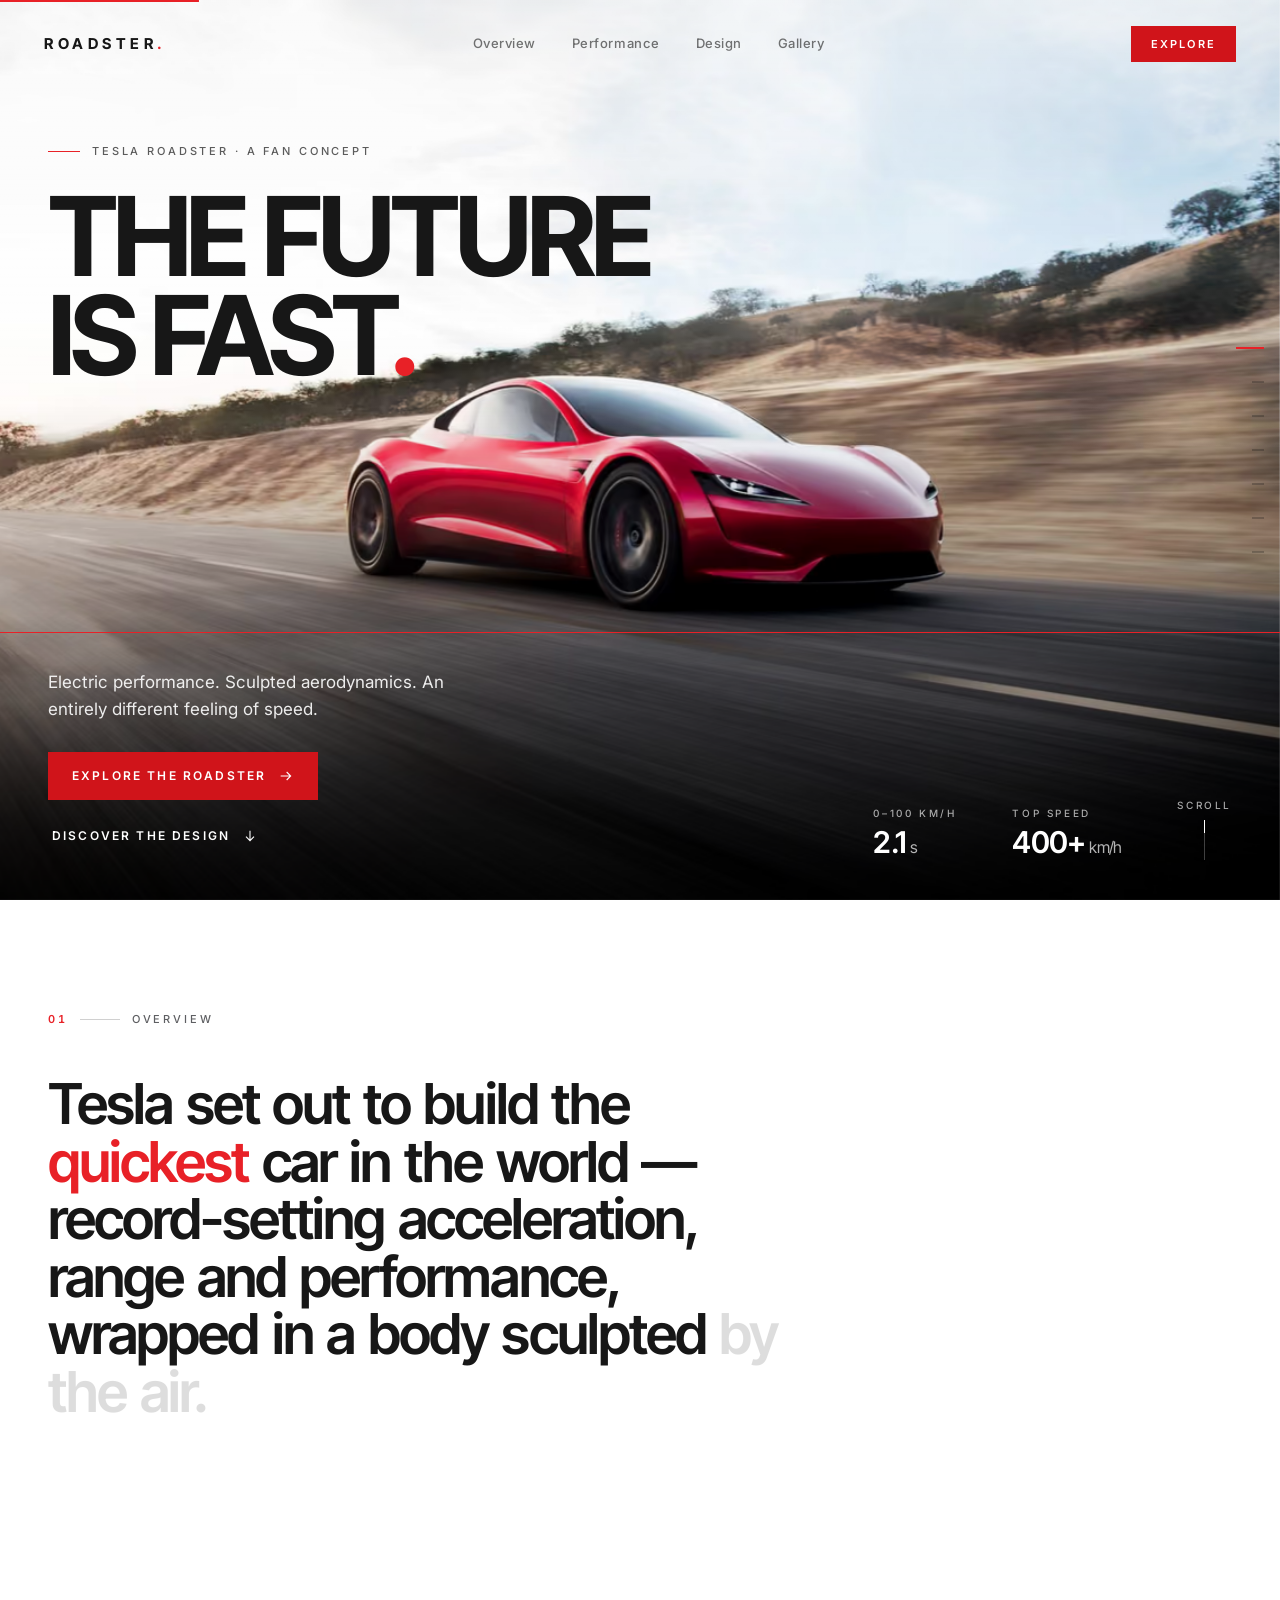
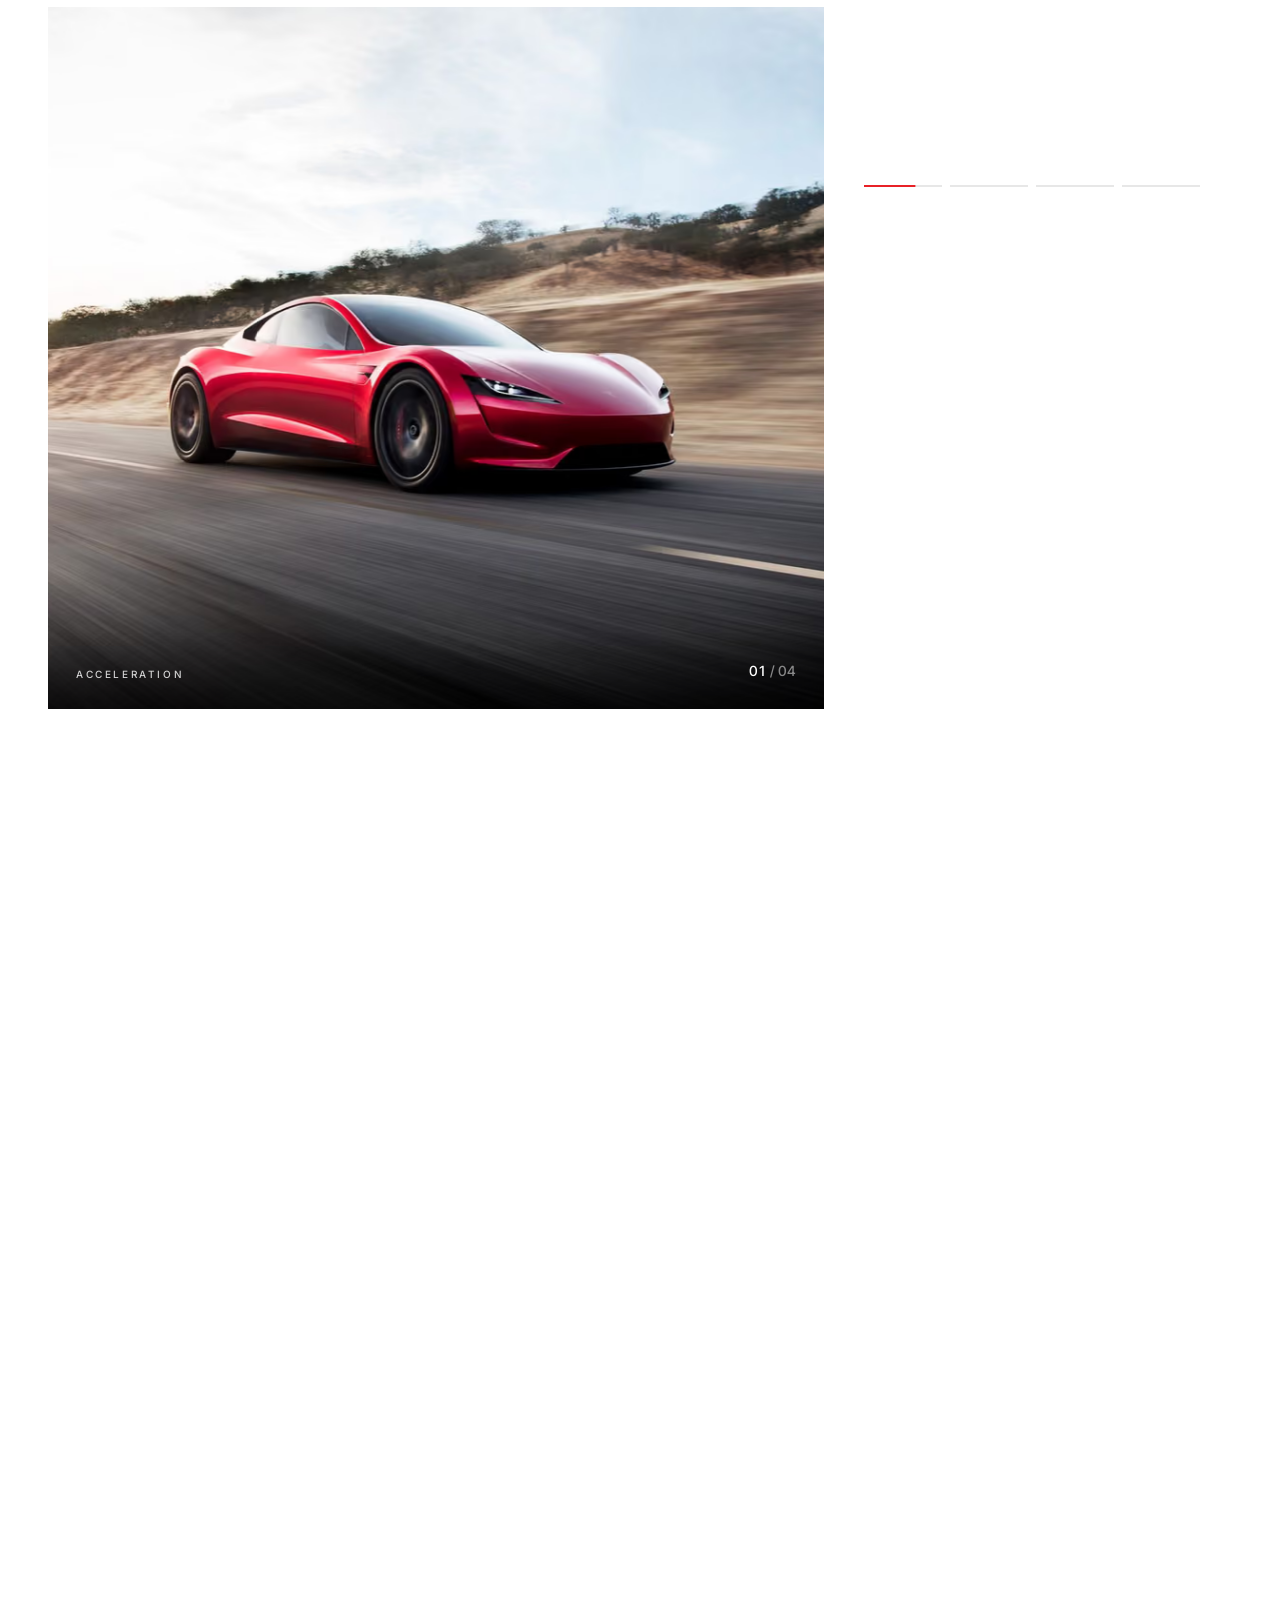
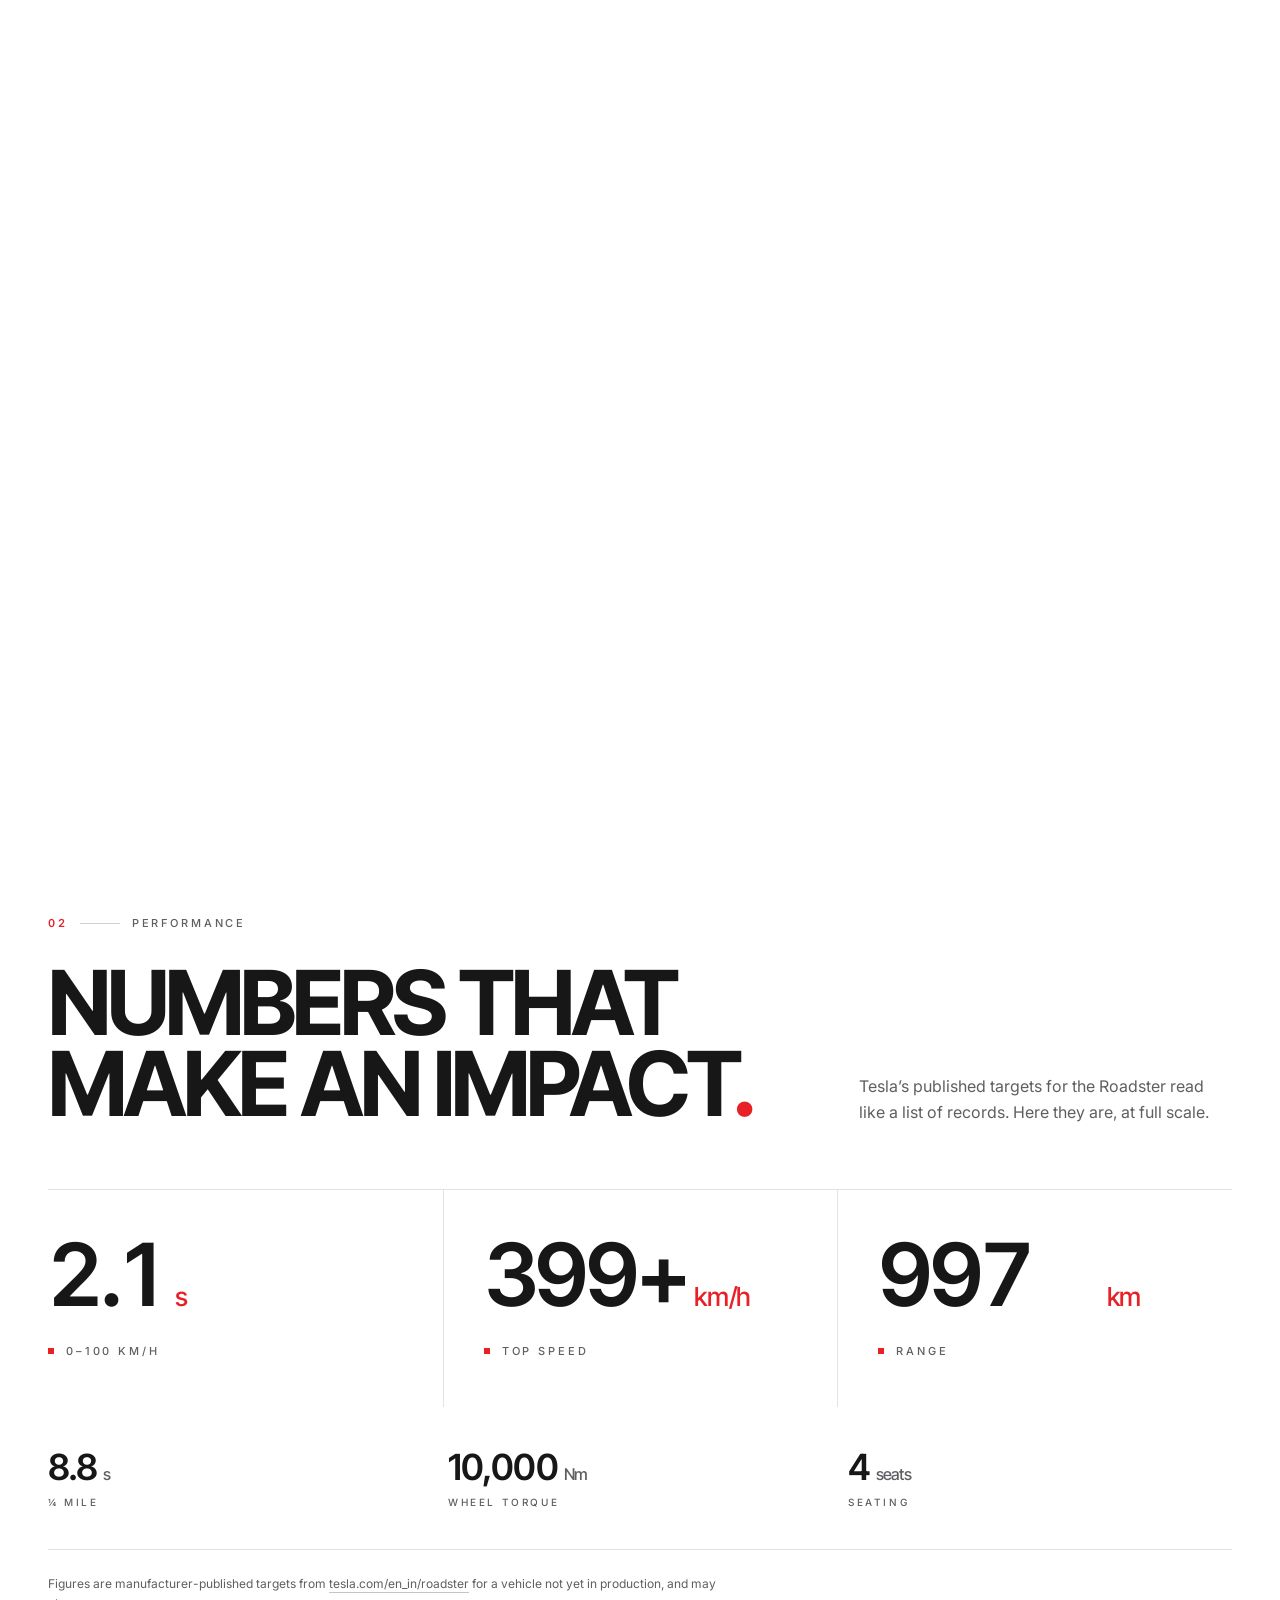
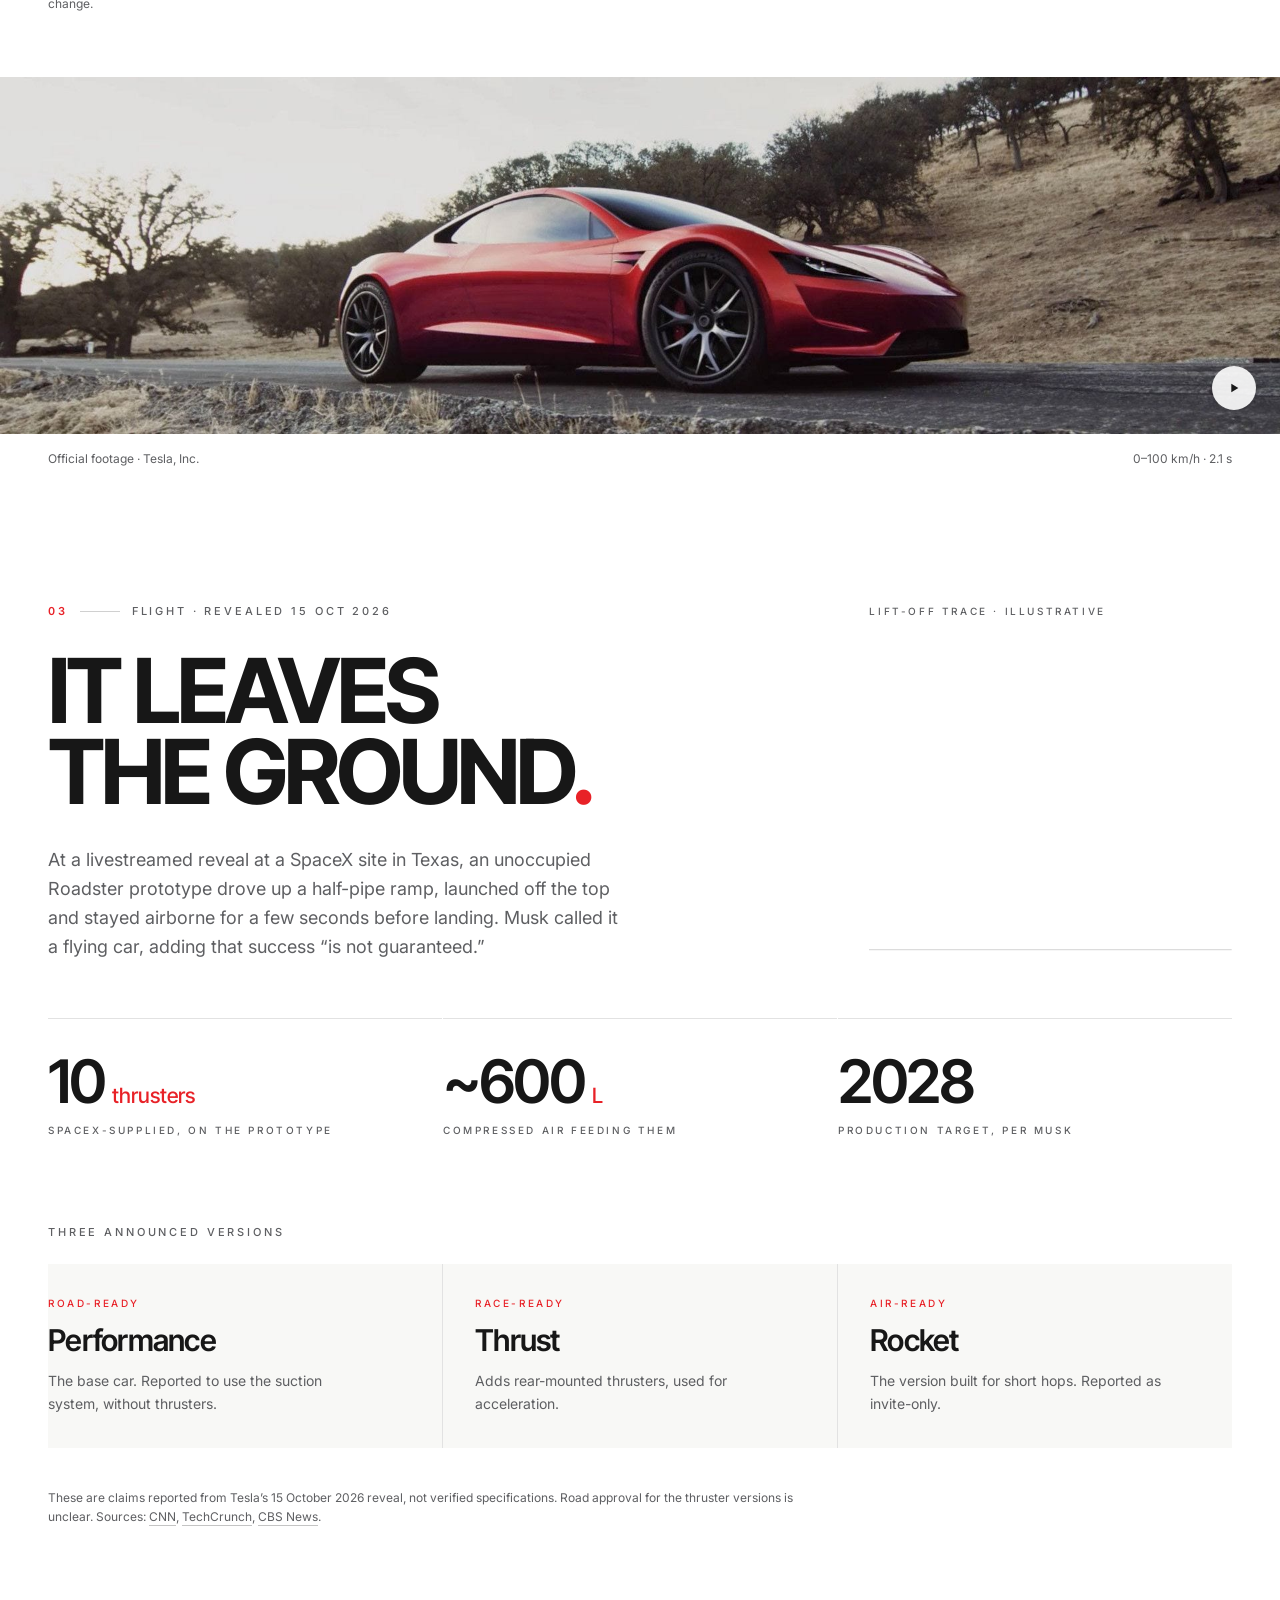
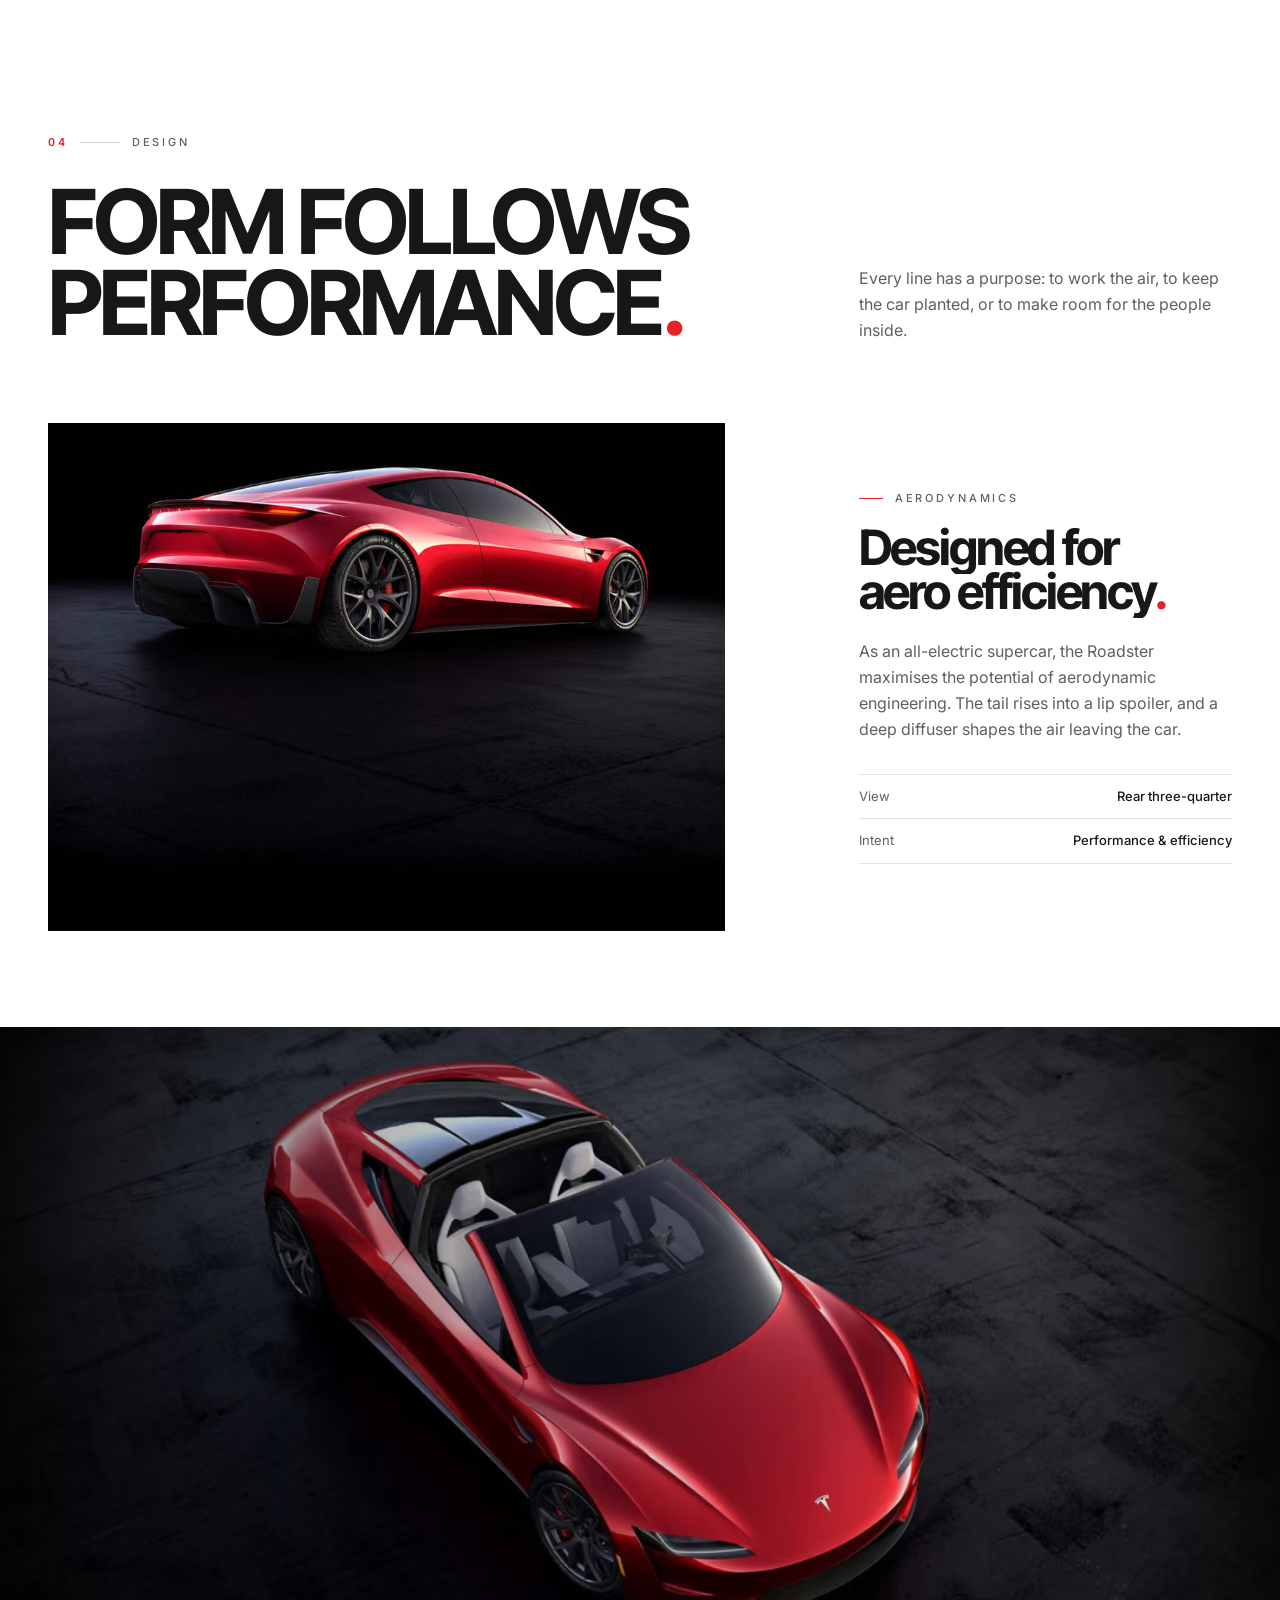
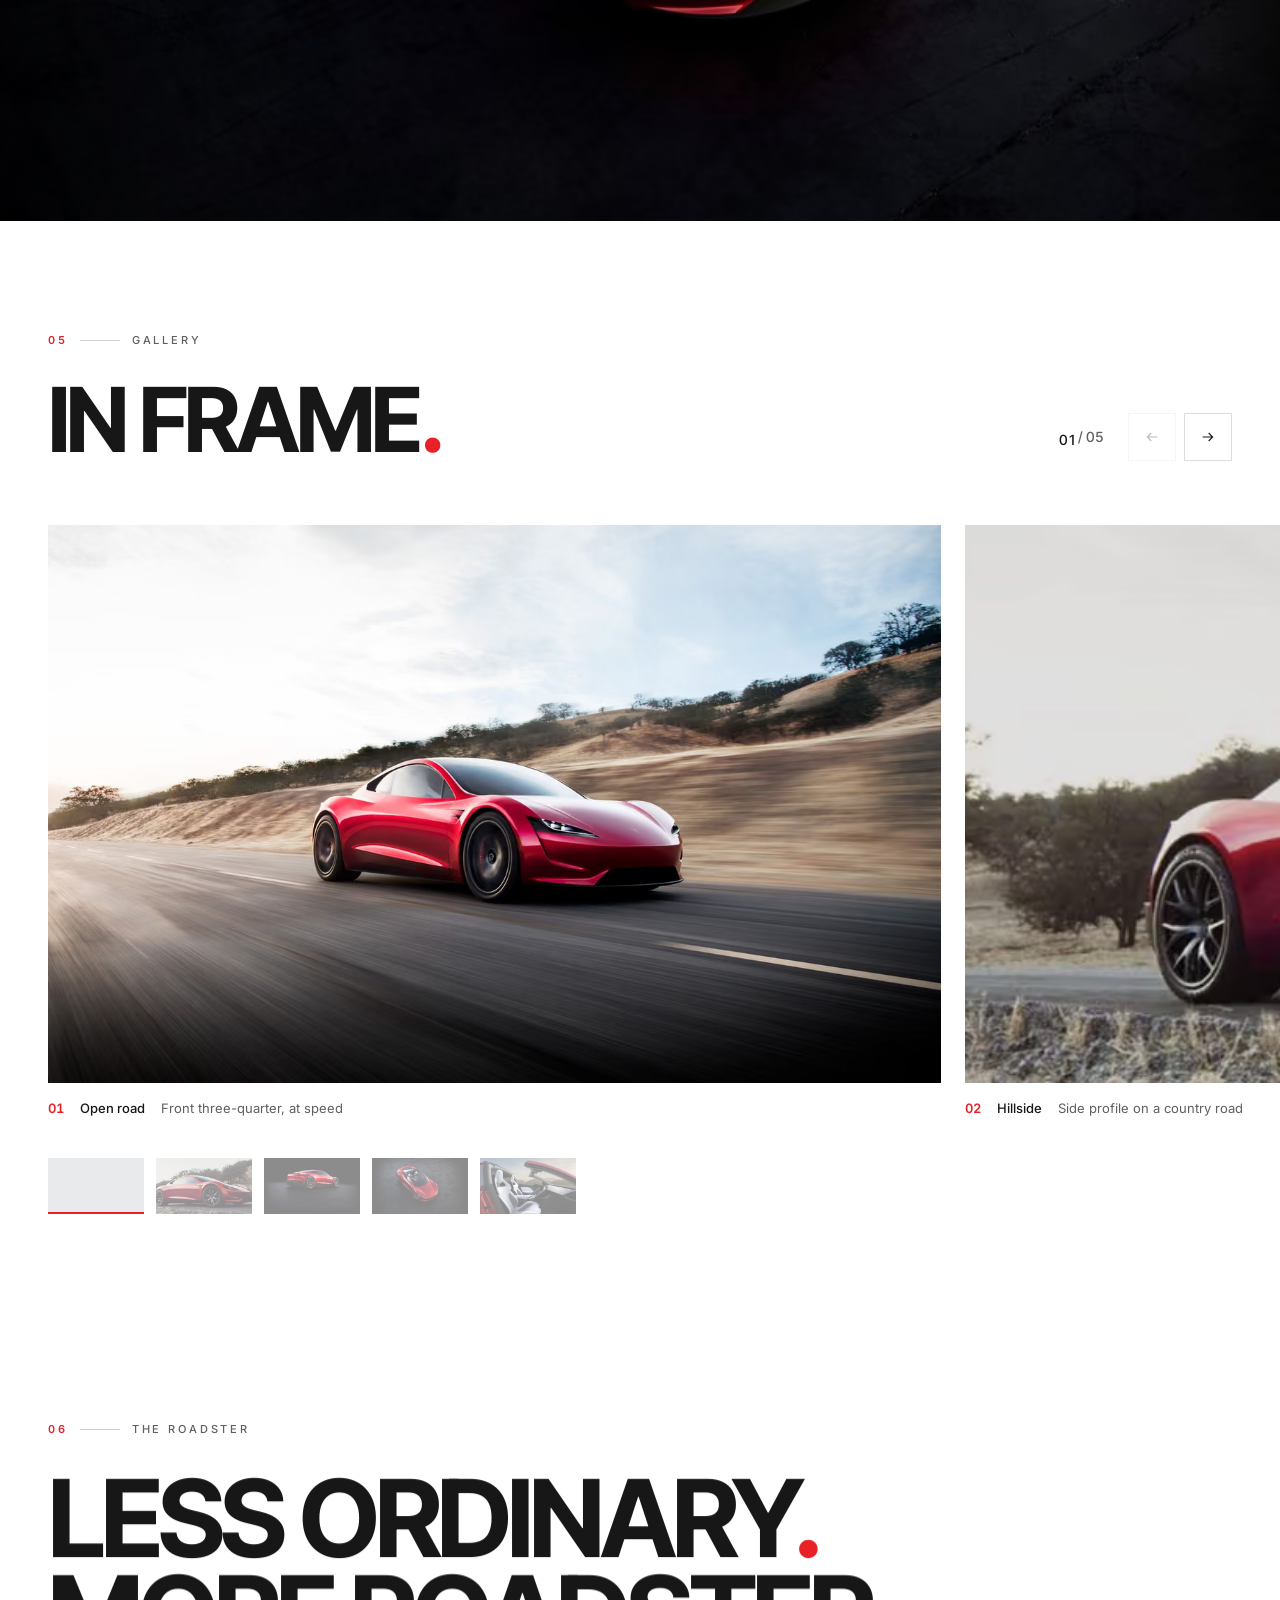
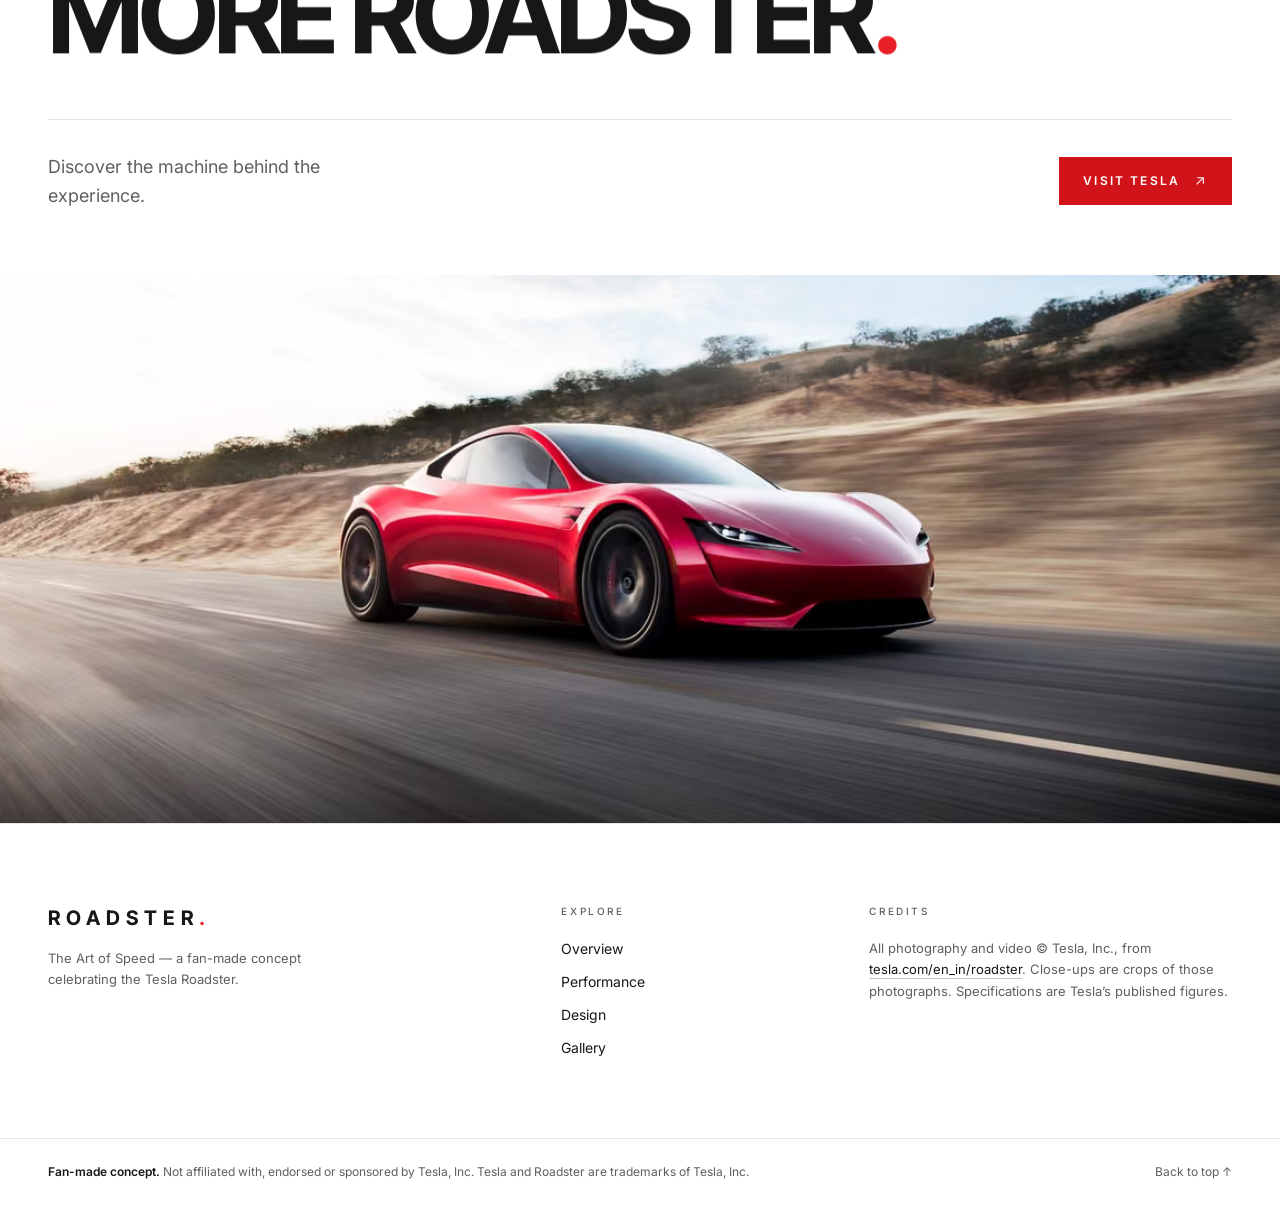
==== commit c3342311: "Update Roadster site: Flight section, shorter layout Co-Authored-By: Claude Opus 5.5 <noreply@anthro" ====
--- a/roadster/index.html
+++ b/roadster/index.html
@@ -35,8 +35,8 @@
       imagesizes="100vw"
       fetchpriority="high"
     />
-    <script type="module" crossorigin src="/roadster/assets/index-B8Ze0O9A.js"></script>
-    <link rel="stylesheet" crossorigin href="/roadster/assets/index-EFckuPgO.css">
+    <script type="module" crossorigin src="/roadster/assets/index-BgsovSu1.js"></script>
+    <link rel="stylesheet" crossorigin href="/roadster/assets/index-pB6k8Dpw.css">
   </head>
   <body>
     <div id="root"></div>
--- a/roadster/assets/index-pB6k8Dpw.css
+++ b/roadster/assets/index-pB6k8Dpw.css
@@ -0,0 +1,2 @@
+/*! tailwindcss v4.3.3 | MIT License | https://tailwindcss.com */
+@layer properties{@supports (((-webkit-hyphens:none)) and (not (margin-trim:inline))) or ((-moz-orient:inline) and (not (color:rgb(from red r g b)))){*,:before,:after,::backdrop{--tw-translate-x:0;--tw-translate-y:0;--tw-translate-z:0;--tw-scale-x:1;--tw-scale-y:1;--tw-scale-z:1;--tw-scroll-snap-strictness:proximity;--tw-space-y-reverse:0;--tw-border-style:solid;--tw-gradient-position:initial;--tw-gradient-from:#0000;--tw-gradient-via:#0000;--tw-gradient-to:#0000;--tw-gradient-stops:initial;--tw-gradient-via-stops:initial;--tw-gradient-from-position:0%;--tw-gradient-via-position:50%;--tw-gradient-to-position:100%;--tw-leading:initial;--tw-font-weight:initial;--tw-tracking:initial;--tw-ordinal:initial;--tw-slashed-zero:initial;--tw-numeric-figure:initial;--tw-numeric-spacing:initial;--tw-numeric-fraction:initial;--tw-shadow:0 0 #0000;--tw-shadow-color:initial;--tw-shadow-alpha:100%;--tw-inset-shadow:0 0 #0000;--tw-inset-shadow-color:initial;--tw-inset-shadow-alpha:100%;--tw-ring-color:initial;--tw-ring-shadow:0 0 #0000;--tw-inset-ring-color:initial;--tw-inset-ring-shadow:0 0 #0000;--tw-ring-inset:initial;--tw-ring-offset-width:0px;--tw-ring-offset-color:#fff;--tw-ring-offset-shadow:0 0 #0000;--tw-duration:initial;--tw-ease:initial}}}@layer theme{:root,:host{--font-sans:"Inter", ui-sans-serif, system-ui, -apple-system, sans-serif;--font-mono:ui-monospace, SFMono-Regular, Menlo, Monaco, Consolas, "Liberation Mono", "Courier New", monospace;--color-black:#000;--color-white:#fff;--spacing:.25rem;--container-xs:20rem;--container-sm:24rem;--container-md:28rem;--container-xl:36rem;--container-2xl:42rem;--container-3xl:48rem;--text-xs:.75rem;--text-xs--line-height:calc(1 / .75);--text-sm:.875rem;--text-sm--line-height:calc(1.25 / .875);--text-base:1rem;--text-base--line-height:calc(1.5 / 1);--text-lg:1.125rem;--text-lg--line-height:calc(1.75 / 1.125);--text-xl:1.25rem;--text-xl--line-height:calc(1.75 / 1.25);--text-2xl:1.5rem;--text-2xl--line-height:calc(2 / 1.5);--text-3xl:1.875rem;--text-3xl--line-height:calc(2.25 / 1.875);--text-4xl:2.25rem;--text-4xl--line-height:calc(2.5 / 2.25);--text-5xl:3rem;--text-5xl--line-height:1;--text-6xl:3.75rem;--text-6xl--line-height:1;--font-weight-normal:400;--font-weight-medium:500;--font-weight-semibold:600;--font-weight-bold:700;--tracking-tight:-.025em;--tracking-normal:0em;--leading-relaxed:1.625;--default-transition-duration:.15s;--default-transition-timing-function:cubic-bezier(.4, 0, .2, 1);--default-font-family:var(--font-sans);--default-mono-font-family:var(--font-mono);--color-paper:#fff;--color-warm:#f8f8f6;--color-silver:#e9eaec;--color-red:#e82127;--color-red-deep:#d0141a;--color-ink:#171717;--color-mute:#5e5f62;--font-display:"Inter Tight", "Inter", ui-sans-serif, system-ui, sans-serif;--ease-out-expo:cubic-bezier(.22, 1, .36, 1);--ease-in-out-cine:cubic-bezier(.65, 0, .35, 1)}}@layer base{*,:after,:before,::backdrop{box-sizing:border-box;border:0 solid;margin:0;padding:0}::file-selector-button{box-sizing:border-box;border:0 solid;margin:0;padding:0}html,:host{-webkit-text-size-adjust:100%;tab-size:4;line-height:1.5;font-family:var(--default-font-family,-apple-system, BlinkMacSystemFont, "Segoe UI", Roboto, "Helvetica Neue", "Noto Sans", Arial, sans-serif, "Apple Color Emoji", "Segoe UI Emoji", "Segoe UI Symbol", "Noto Color Emoji");font-feature-settings:var(--default-font-feature-settings,normal);font-variation-settings:var(--default-font-variation-settings,normal);-webkit-tap-highlight-color:transparent}hr{height:0;color:inherit;border-top-width:1px}abbr:where([title]){-webkit-text-decoration:underline dotted;text-decoration:underline dotted}h1,h2,h3,h4,h5,h6{font-size:inherit;font-weight:inherit}a{color:inherit;-webkit-text-decoration:inherit;-webkit-text-decoration:inherit;-webkit-text-decoration:inherit;-webkit-text-decoration:inherit;text-decoration:inherit}b,strong{font-weight:bolder}code,kbd,samp,pre{font-family:var(--default-mono-font-family,ui-monospace, SFMono-Regular, Menlo, Monaco, Consolas, "Liberation Mono", "Courier New", monospace);font-feature-settings:var(--default-mono-font-feature-settings,normal);font-variation-settings:var(--default-mono-font-variation-settings,normal);font-size:1em}small{font-size:80%}sub,sup{vertical-align:baseline;font-size:75%;line-height:0;position:relative}sub{bottom:-.25em}sup{top:-.5em}table{text-indent:0;border-color:inherit;border-collapse:collapse}:-moz-focusring:where(:not(iframe)){outline:auto}progress{vertical-align:baseline}summary{display:list-item}ol,ul,menu{list-style:none}img,svg,video,canvas,audio,iframe,embed,object{vertical-align:middle;display:block}img,video{max-width:100%;height:auto}button,input,select,optgroup,textarea{font:inherit;font-feature-settings:inherit;font-variation-settings:inherit;letter-spacing:inherit;color:inherit;opacity:1;background-color:#0000;border-radius:0}::file-selector-button{font:inherit;font-feature-settings:inherit;font-variation-settings:inherit;letter-spacing:inherit;color:inherit;opacity:1;background-color:#0000;border-radius:0}:where(select:is([multiple],[size])) optgroup{font-weight:bolder}:where(select:is([multiple],[size])) optgroup option{padding-inline-start:20px}::file-selector-button{margin-inline-end:4px}::placeholder{opacity:1}@supports (not ((-webkit-appearance:-apple-pay-button))) or (contain-intrinsic-size:1px){::placeholder{color:currentColor}@supports (color:color-mix(in lab, red, red)){::placeholder{color:color-mix(in oklab, currentcolor 50%, transparent)}}}textarea{resize:vertical}::-webkit-search-decoration{-webkit-appearance:none}::-webkit-date-and-time-value{min-height:1lh;text-align:inherit}::-webkit-datetime-edit{display:inline-flex}::-webkit-datetime-edit-fields-wrapper{padding:0}::-webkit-datetime-edit{padding-block:0}::-webkit-datetime-edit-year-field{padding-block:0}::-webkit-datetime-edit-month-field{padding-block:0}::-webkit-datetime-edit-day-field{padding-block:0}::-webkit-datetime-edit-hour-field{padding-block:0}::-webkit-datetime-edit-minute-field{padding-block:0}::-webkit-datetime-edit-second-field{padding-block:0}::-webkit-datetime-edit-millisecond-field{padding-block:0}::-webkit-datetime-edit-meridiem-field{padding-block:0}::-webkit-calendar-picker-indicator{line-height:1}:-moz-ui-invalid{box-shadow:none}button,input:where([type=button],[type=reset],[type=submit]){appearance:button}::file-selector-button{appearance:button}::-webkit-inner-spin-button{height:auto}::-webkit-outer-spin-button{height:auto}[hidden]:where(:not([hidden=until-found])){display:none!important}html{background:var(--color-paper);-webkit-text-size-adjust:100%}body{background:var(--color-paper);color:var(--color-ink);font-family:var(--font-sans);-webkit-font-smoothing:antialiased;-moz-osx-font-smoothing:grayscale;text-rendering:optimizelegibility;overflow-x:clip}::selection{background:var(--color-red);color:#fff}:focus-visible{outline:2px solid var(--color-red);outline-offset:3px}img{-webkit-user-select:none;user-select:none;-webkit-user-drag:none}}@layer components;@layer utilities{.pointer-events-none{pointer-events:none}.invisible{visibility:hidden}.visible{visibility:visible}.sr-only{clip-path:inset(50%);white-space:nowrap;border-width:0;width:1px;height:1px;margin:-1px;padding:0;position:absolute;overflow:hidden}.absolute{position:absolute}.fixed{position:fixed}.relative{position:relative}.sticky{position:sticky}.inset-0{inset:0}.inset-x-0{inset-inline:0}.inset-x-4{inset-inline:calc(var(--spacing) * 4)}.-inset-y-\[8\%\]{inset-block:-8%}.top-0{top:0}.top-1\.5{top:calc(var(--spacing) * 1.5)}.top-1\/2{top:50%}.top-3{top:calc(var(--spacing) * 3)}.top-4{top:calc(var(--spacing) * 4)}.right-4{right:calc(var(--spacing) * 4)}.-bottom-0\.5{bottom:calc(var(--spacing) * -.5)}.bottom-0{bottom:0}.bottom-4{bottom:calc(var(--spacing) * 4)}.left-0{left:0}.left-1\/2{left:50%}.left-4{left:calc(var(--spacing) * 4)}.-z-10{z-index:calc(10 * -1)}.z-10{z-index:10}.z-40{z-index:40}.z-50{z-index:50}.z-\[60\]{z-index:60}.z-\[90\]{z-index:90}.z-\[100\]{z-index:100}.z-\[110\]{z-index:110}.order-first{order:-9999}.mx-auto{margin-inline:auto}.mt-0{margin-top:0}.mt-1{margin-top:var(--spacing)}.mt-3{margin-top:calc(var(--spacing) * 3)}.mt-4{margin-top:calc(var(--spacing) * 4)}.mt-5{margin-top:calc(var(--spacing) * 5)}.mt-6{margin-top:calc(var(--spacing) * 6)}.mt-7{margin-top:calc(var(--spacing) * 7)}.mt-8{margin-top:calc(var(--spacing) * 8)}.mt-10{margin-top:calc(var(--spacing) * 10)}.mt-12{margin-top:calc(var(--spacing) * 12)}.mt-14{margin-top:calc(var(--spacing) * 14)}.mt-auto{margin-top:auto}.-mr-2{margin-right:calc(var(--spacing) * -2)}.mr-3{margin-right:calc(var(--spacing) * 3)}.mr-\[0\.24em\]{margin-right:.24em}.-mb-\[0\.08em\]{margin-bottom:-.08em}.mb-2{margin-bottom:calc(var(--spacing) * 2)}.mb-3{margin-bottom:calc(var(--spacing) * 3)}.mb-4{margin-bottom:calc(var(--spacing) * 4)}.mb-5{margin-bottom:calc(var(--spacing) * 5)}.mb-6{margin-bottom:calc(var(--spacing) * 6)}.mb-7{margin-bottom:calc(var(--spacing) * 7)}.ml-1{margin-left:var(--spacing)}.ml-1\.5{margin-left:calc(var(--spacing) * 1.5)}.ml-2{margin-left:calc(var(--spacing) * 2)}.no-scrollbar{scrollbar-width:none}.no-scrollbar::-webkit-scrollbar{display:none}.block{display:block}.flex{display:flex}.grid{display:grid}.hidden{display:none}.inline-block{display:inline-block}.inline-flex{display:inline-flex}.aspect-\[4\/3\]{aspect-ratio:4/3}.aspect-\[4\/5\]{aspect-ratio:4/5}.aspect-\[16\/10\]{aspect-ratio:16/10}.size-1\.5{width:calc(var(--spacing) * 1.5);height:calc(var(--spacing) * 1.5)}.size-4{width:calc(var(--spacing) * 4);height:calc(var(--spacing) * 4)}.size-10{width:calc(var(--spacing) * 10);height:calc(var(--spacing) * 10)}.size-11{width:calc(var(--spacing) * 11);height:calc(var(--spacing) * 11)}.size-12{width:calc(var(--spacing) * 12);height:calc(var(--spacing) * 12)}.h-1\/2{height:50%}.h-1\/3{height:33.3333%}.h-3{height:calc(var(--spacing) * 3)}.h-9{height:calc(var(--spacing) * 9)}.h-10{height:calc(var(--spacing) * 10)}.h-12{height:calc(var(--spacing) * 12)}.h-20{height:calc(var(--spacing) * 20)}.h-24{height:calc(var(--spacing) * 24)}.h-\[1\.2em\]{height:1.2em}.h-\[1\.5px\]{height:1.5px}.h-\[2px\]{height:2px}.h-\[55\%\]{height:55%}.h-\[78svh\]{height:78svh}.h-\[100svh\]{height:100svh}.h-\[var\(--nav-h\)\]{height:var(--nav-h)}.h-full{height:100%}.h-px{height:1px}.max-h-\[calc\(100svh-11rem\)\]{max-height:calc(100svh - 11rem)}.max-h-full{max-height:100%}.min-h-0{min-height:0}.min-h-72{min-height:calc(var(--spacing) * 72)}.min-h-\[13\.5rem\]{min-height:13.5rem}.min-h-\[420px\]{min-height:420px}.min-h-\[600px\]{min-height:600px}.shell{width:100%;padding-inline:var(--gutter)}.w-3{width:calc(var(--spacing) * 3)}.w-6{width:calc(var(--spacing) * 6)}.w-7{width:calc(var(--spacing) * 7)}.w-8{width:calc(var(--spacing) * 8)}.w-10{width:calc(var(--spacing) * 10)}.w-20{width:calc(var(--spacing) * 20)}.w-40{width:calc(var(--spacing) * 40)}.w-\[2ch\]{width:2ch}.w-\[84vw\]{width:84vw}.w-auto{width:auto}.w-full{width:100%}.w-px{width:1px}.w-screen{width:100vw}.max-w-2xl{max-width:var(--container-2xl)}.max-w-3xl{max-width:var(--container-3xl)}.max-w-\[12ch\]{max-width:12ch}.max-w-\[22ch\]{max-width:22ch}.max-w-\[1480px\]{max-width:1480px}.max-w-full{max-width:100%}.max-w-md{max-width:var(--container-md)}.max-w-sm{max-width:var(--container-sm)}.max-w-xl{max-width:var(--container-xl)}.max-w-xs{max-width:var(--container-xs)}.flex-1{flex:1}.shrink-0{flex-shrink:0}.origin-\[55\%_60\%\]{transform-origin:55% 60%}.origin-left{transform-origin:0}.-translate-x-1\/2{--tw-translate-x:calc(calc(1 / 2 * 100%) * -1);translate:var(--tw-translate-x) var(--tw-translate-y)}.-translate-y-1\/2{--tw-translate-y:calc(calc(1 / 2 * 100%) * -1);translate:var(--tw-translate-x) var(--tw-translate-y)}.scale-x-0{--tw-scale-x:0%;scale:var(--tw-scale-x) var(--tw-scale-y)}.scale-x-100{--tw-scale-x:100%;scale:var(--tw-scale-x) var(--tw-scale-y)}.-rotate-45{rotate:-45deg}.rotate-45{rotate:45deg}.rotate-180{rotate:180deg}.cursor-grab{cursor:grab}.snap-x{scroll-snap-type:x var(--tw-scroll-snap-strictness)}.snap-mandatory{--tw-scroll-snap-strictness:mandatory}.snap-start{scroll-snap-align:start}.grid-cols-3{grid-template-columns:repeat(3,minmax(0,1fr))}.grid-cols-4{grid-template-columns:repeat(4,minmax(0,1fr))}.grid-rows-\[minmax\(0\,1fr\)_auto\]{grid-template-rows:minmax(0,1fr) auto}.flex-col{flex-direction:column}.flex-wrap{flex-wrap:wrap}.items-baseline{align-items:baseline}.items-center{align-items:center}.items-end{align-items:flex-end}.justify-between{justify-content:space-between}.justify-center{justify-content:center}.gap-1{gap:var(--spacing)}.gap-2{gap:calc(var(--spacing) * 2)}.gap-3{gap:calc(var(--spacing) * 3)}.gap-4{gap:calc(var(--spacing) * 4)}.gap-6{gap:calc(var(--spacing) * 6)}.gap-7{gap:calc(var(--spacing) * 7)}.gap-8{gap:calc(var(--spacing) * 8)}.gap-10{gap:calc(var(--spacing) * 10)}.gap-12{gap:calc(var(--spacing) * 12)}.gap-16{gap:calc(var(--spacing) * 16)}.gap-20{gap:calc(var(--spacing) * 20)}.gap-px{gap:1px}:where(.space-y-3>:not(:last-child)){--tw-space-y-reverse:0;margin-block-start:calc(calc(var(--spacing) * 3) * var(--tw-space-y-reverse));margin-block-end:calc(calc(var(--spacing) * 3) * calc(1 - var(--tw-space-y-reverse)))}.gap-x-7{column-gap:calc(var(--spacing) * 7)}.gap-y-3{row-gap:calc(var(--spacing) * 3)}.self-start{align-self:flex-start}.overflow-hidden{overflow:hidden}.overflow-x-auto{overflow-x:auto}.overscroll-x-contain{overscroll-behavior-x:contain}.rounded-\[6px\]{border-radius:6px}.rounded-full{border-radius:2147483647px}.border{border-style:var(--tw-border-style);border-width:1px}.border-t{border-top-style:var(--tw-border-style);border-top-width:1px}.border-b{border-bottom-style:var(--tw-border-style);border-bottom-width:1px}.border-ink\/10{border-color:#1717171a}@supports (color:color-mix(in lab, red, red)){.border-ink\/10{border-color:color-mix(in oklab, var(--color-ink) 10%, transparent)}}.border-ink\/12{border-color:#1717171f}@supports (color:color-mix(in lab, red, red)){.border-ink\/12{border-color:color-mix(in oklab, var(--color-ink) 12%, transparent)}}.border-ink\/15{border-color:#17171726}@supports (color:color-mix(in lab, red, red)){.border-ink\/15{border-color:color-mix(in oklab, var(--color-ink) 15%, transparent)}}.border-ink\/20{border-color:#17171733}@supports (color:color-mix(in lab, red, red)){.border-ink\/20{border-color:color-mix(in oklab, var(--color-ink) 20%, transparent)}}.bg-ink{background-color:var(--color-ink)}.bg-ink\/10{background-color:#1717171a}@supports (color:color-mix(in lab, red, red)){.bg-ink\/10{background-color:color-mix(in oklab, var(--color-ink) 10%, transparent)}}.bg-ink\/12{background-color:#1717171f}@supports (color:color-mix(in lab, red, red)){.bg-ink\/12{background-color:color-mix(in oklab, var(--color-ink) 12%, transparent)}}.bg-ink\/20{background-color:#17171733}@supports (color:color-mix(in lab, red, red)){.bg-ink\/20{background-color:color-mix(in oklab, var(--color-ink) 20%, transparent)}}.bg-ink\/25{background-color:#17171740}@supports (color:color-mix(in lab, red, red)){.bg-ink\/25{background-color:color-mix(in oklab, var(--color-ink) 25%, transparent)}}.bg-red{background-color:var(--color-red)}.bg-red-deep{background-color:var(--color-red-deep)}.bg-silver{background-color:var(--color-silver)}.bg-transparent{background-color:#0000}.bg-warm{background-color:var(--color-warm)}.bg-white{background-color:var(--color-white)}.bg-white\/25{background-color:#ffffff40}@supports (color:color-mix(in lab, red, red)){.bg-white\/25{background-color:color-mix(in oklab, var(--color-white) 25%, transparent)}}.bg-white\/40{background-color:#fff6}@supports (color:color-mix(in lab, red, red)){.bg-white\/40{background-color:color-mix(in oklab, var(--color-white) 40%, transparent)}}.bg-white\/90{background-color:#ffffffe6}@supports (color:color-mix(in lab, red, red)){.bg-white\/90{background-color:color-mix(in oklab, var(--color-white) 90%, transparent)}}.bg-gradient-to-b{--tw-gradient-position:to bottom in oklab;background-image:linear-gradient(var(--tw-gradient-stops))}.bg-gradient-to-r{--tw-gradient-position:to right in oklab;background-image:linear-gradient(var(--tw-gradient-stops))}.bg-gradient-to-t{--tw-gradient-position:to top in oklab;background-image:linear-gradient(var(--tw-gradient-stops))}.from-black\/50{--tw-gradient-from:#00000080}@supports (color:color-mix(in lab, red, red)){.from-black\/50{--tw-gradient-from:color-mix(in oklab, var(--color-black) 50%, transparent)}}.from-black\/50{--tw-gradient-stops:var(--tw-gradient-via-stops,var(--tw-gradient-position), var(--tw-gradient-from) var(--tw-gradient-from-position), var(--tw-gradient-to) var(--tw-gradient-to-position))}.from-black\/55{--tw-gradient-from:#0000008c}@supports (color:color-mix(in lab, red, red)){.from-black\/55{--tw-gradient-from:color-mix(in oklab, var(--color-black) 55%, transparent)}}.from-black\/55{--tw-gradient-stops:var(--tw-gradient-via-stops,var(--tw-gradient-position), var(--tw-gradient-from) var(--tw-gradient-from-position), var(--tw-gradient-to) var(--tw-gradient-to-position))}.from-black\/65{--tw-gradient-from:#000000a6}@supports (color:color-mix(in lab, red, red)){.from-black\/65{--tw-gradient-from:color-mix(in oklab, var(--color-black) 65%, transparent)}}.from-black\/65{--tw-gradient-stops:var(--tw-gradient-via-stops,var(--tw-gradient-position), var(--tw-gradient-from) var(--tw-gradient-from-position), var(--tw-gradient-to) var(--tw-gradient-to-position))}.from-white\/45{--tw-gradient-from:#ffffff73}@supports (color:color-mix(in lab, red, red)){.from-white\/45{--tw-gradient-from:color-mix(in oklab, var(--color-white) 45%, transparent)}}.from-white\/45{--tw-gradient-stops:var(--tw-gradient-via-stops,var(--tw-gradient-position), var(--tw-gradient-from) var(--tw-gradient-from-position), var(--tw-gradient-to) var(--tw-gradient-to-position))}.via-black\/10{--tw-gradient-via:#0000001a}@supports (color:color-mix(in lab, red, red)){.via-black\/10{--tw-gradient-via:color-mix(in oklab, var(--color-black) 10%, transparent)}}.via-black\/10{--tw-gradient-via-stops:var(--tw-gradient-position), var(--tw-gradient-from) var(--tw-gradient-from-position), var(--tw-gradient-via) var(--tw-gradient-via-position), var(--tw-gradient-to) var(--tw-gradient-to-position);--tw-gradient-stops:var(--tw-gradient-via-stops)}.via-black\/25{--tw-gradient-via:#00000040}@supports (color:color-mix(in lab, red, red)){.via-black\/25{--tw-gradient-via:color-mix(in oklab, var(--color-black) 25%, transparent)}}.via-black\/25{--tw-gradient-via-stops:var(--tw-gradient-position), var(--tw-gradient-from) var(--tw-gradient-from-position), var(--tw-gradient-via) var(--tw-gradient-via-position), var(--tw-gradient-to) var(--tw-gradient-to-position);--tw-gradient-stops:var(--tw-gradient-via-stops)}.via-white\/10{--tw-gradient-via:#ffffff1a}@supports (color:color-mix(in lab, red, red)){.via-white\/10{--tw-gradient-via:color-mix(in oklab, var(--color-white) 10%, transparent)}}.via-white\/10{--tw-gradient-via-stops:var(--tw-gradient-position), var(--tw-gradient-from) var(--tw-gradient-from-position), var(--tw-gradient-via) var(--tw-gradient-via-position), var(--tw-gradient-to) var(--tw-gradient-to-position);--tw-gradient-stops:var(--tw-gradient-via-stops)}.to-transparent{--tw-gradient-to:transparent;--tw-gradient-stops:var(--tw-gradient-via-stops,var(--tw-gradient-position), var(--tw-gradient-from) var(--tw-gradient-from-position), var(--tw-gradient-to) var(--tw-gradient-to-position))}.object-contain{object-fit:contain}.object-cover{object-fit:cover}.object-\[45\%_45\%\]{object-position:45% 45%}.object-\[50\%_62\%\]{object-position:50% 62%}.object-\[50\%_66\%\]{object-position:50% 66%}.p-5{padding:calc(var(--spacing) * 5)}.px-1{padding-inline:var(--spacing)}.px-3{padding-inline:calc(var(--spacing) * 3)}.px-4{padding-inline:calc(var(--spacing) * 4)}.px-5{padding-inline:calc(var(--spacing) * 5)}.px-6{padding-inline:calc(var(--spacing) * 6)}.py-1{padding-block:var(--spacing)}.py-2{padding-block:calc(var(--spacing) * 2)}.py-3{padding-block:calc(var(--spacing) * 3)}.py-5{padding-block:calc(var(--spacing) * 5)}.py-6{padding-block:calc(var(--spacing) * 6)}.py-8{padding-block:calc(var(--spacing) * 8)}.py-10{padding-block:calc(var(--spacing) * 10)}.py-16{padding-block:calc(var(--spacing) * 16)}.pt-3{padding-top:calc(var(--spacing) * 3)}.pt-8{padding-top:calc(var(--spacing) * 8)}.pt-20{padding-top:calc(var(--spacing) * 20)}.pt-28{padding-top:calc(var(--spacing) * 28)}.pt-\[calc\(var\(--nav-h\)\+1\.5rem\)\]{padding-top:calc(var(--nav-h) + 1.5rem)}.pb-4{padding-bottom:calc(var(--spacing) * 4)}.pb-6{padding-bottom:calc(var(--spacing) * 6)}.pb-8{padding-bottom:calc(var(--spacing) * 8)}.pb-10{padding-bottom:calc(var(--spacing) * 10)}.pb-12{padding-bottom:calc(var(--spacing) * 12)}.pb-16{padding-bottom:calc(var(--spacing) * 16)}.pb-24{padding-bottom:calc(var(--spacing) * 24)}.pb-\[0\.08em\]{padding-bottom:.08em}.align-bottom{vertical-align:bottom}.display{font-family:var(--font-display);letter-spacing:-.045em;font-weight:700;line-height:.9}.font-display{font-family:var(--font-display)}.eyebrow{letter-spacing:.26em;text-transform:uppercase;font-size:11px;font-weight:500;line-height:1.4}.text-2xl{font-size:var(--text-2xl);line-height:var(--tw-leading,var(--text-2xl--line-height))}.text-3xl{font-size:var(--text-3xl);line-height:var(--tw-leading,var(--text-3xl--line-height))}.text-4xl{font-size:var(--text-4xl);line-height:var(--tw-leading,var(--text-4xl--line-height))}.text-5xl{font-size:var(--text-5xl);line-height:var(--tw-leading,var(--text-5xl--line-height))}.text-base{font-size:var(--text-base);line-height:var(--tw-leading,var(--text-base--line-height))}.text-sm{font-size:var(--text-sm);line-height:var(--tw-leading,var(--text-sm--line-height))}.text-xl{font-size:var(--text-xl);line-height:var(--tw-leading,var(--text-xl--line-height))}.text-xs{font-size:var(--text-xs);line-height:var(--tw-leading,var(--text-xs--line-height))}.text-\[0\.3em\]{font-size:.3em}.text-\[0\.35em\]{font-size:.35em}.text-\[0\.45em\]{font-size:.45em}.text-\[10px\]{font-size:10px}.text-\[11px\]{font-size:11px}.text-\[12px\]{font-size:12px}.text-\[13px\]{font-size:13px}.text-\[14px\]{font-size:14px}.text-\[15px\]{font-size:15px}.text-\[22px\]{font-size:22px}.text-\[clamp\(2\.2rem\,3\.8vw\,3\.8rem\)\]{font-size:clamp(2.2rem,3.8vw,3.8rem)}.text-\[clamp\(2\.2rem\,5vw\,5rem\)\]{font-size:clamp(2.2rem,5vw,5rem)}.text-\[clamp\(2\.2rem\,8\.4vw\,8\.5rem\)\]{font-size:clamp(2.2rem,8.4vw,8.5rem)}.text-\[clamp\(2\.4rem\,4\.6vw\,4\.6rem\)\]{font-size:clamp(2.4rem,4.6vw,4.6rem)}.text-\[clamp\(2\.8rem\,7vw\,7rem\)\]{font-size:clamp(2.8rem,7vw,7rem)}.text-\[clamp\(2rem\,4\.4vw\,4\.4rem\)\]{font-size:clamp(2rem,4.4vw,4.4rem)}.text-\[clamp\(3\.2rem\,8\.6vw\,9\.5rem\)\]{font-size:clamp(3.2rem,8.6vw,9.5rem)}.text-\[clamp\(3\.5rem\,6\.8vw\,7\.25rem\)\]{font-size:clamp(3.5rem,6.8vw,7.25rem)}.leading-\[0\.85\]{--tw-leading:.85;line-height:.85}.leading-\[1\.02\]{--tw-leading:1.02;line-height:1.02}.leading-relaxed{--tw-leading:var(--leading-relaxed);line-height:var(--leading-relaxed)}.font-bold{--tw-font-weight:var(--font-weight-bold);font-weight:var(--font-weight-bold)}.font-medium{--tw-font-weight:var(--font-weight-medium);font-weight:var(--font-weight-medium)}.font-normal{--tw-font-weight:var(--font-weight-normal);font-weight:var(--font-weight-normal)}.font-semibold{--tw-font-weight:var(--font-weight-semibold);font-weight:var(--font-weight-semibold)}.tracking-\[-0\.01em\]{--tw-tracking:-.01em;letter-spacing:-.01em}.tracking-\[-0\.04em\]{--tw-tracking:-.04em;letter-spacing:-.04em}.tracking-\[-0\.05em\]{--tw-tracking:-.05em;letter-spacing:-.05em}.tracking-\[-0\.035em\]{--tw-tracking:-.035em;letter-spacing:-.035em}.tracking-\[0\.2em\]{--tw-tracking:.2em;letter-spacing:.2em}.tracking-\[0\.3em\]{--tw-tracking:.3em;letter-spacing:.3em}.tracking-\[0\.04em\]{--tw-tracking:.04em;letter-spacing:.04em}.tracking-\[0\.18em\]{--tw-tracking:.18em;letter-spacing:.18em}.tracking-\[0\.32em\]{--tw-tracking:.32em;letter-spacing:.32em}.tracking-normal{--tw-tracking:var(--tracking-normal);letter-spacing:var(--tracking-normal)}.tracking-tight{--tw-tracking:var(--tracking-tight);letter-spacing:var(--tracking-tight)}.text-ink{color:var(--color-ink)}.text-ink\/60{color:#17171799}@supports (color:color-mix(in lab, red, red)){.text-ink\/60{color:color-mix(in oklab, var(--color-ink) 60%, transparent)}}.text-ink\/70{color:#171717b3}@supports (color:color-mix(in lab, red, red)){.text-ink\/70{color:color-mix(in oklab, var(--color-ink) 70%, transparent)}}.text-mute{color:var(--color-mute)}.text-red{color:var(--color-red)}.text-white{color:var(--color-white)}.text-white\/50{color:#ffffff80}@supports (color:color-mix(in lab, red, red)){.text-white\/50{color:color-mix(in oklab, var(--color-white) 50%, transparent)}}.text-white\/65{color:#ffffffa6}@supports (color:color-mix(in lab, red, red)){.text-white\/65{color:color-mix(in oklab, var(--color-white) 65%, transparent)}}.text-white\/70{color:#ffffffb3}@supports (color:color-mix(in lab, red, red)){.text-white\/70{color:color-mix(in oklab, var(--color-white) 70%, transparent)}}.text-white\/75{color:#ffffffbf}@supports (color:color-mix(in lab, red, red)){.text-white\/75{color:color-mix(in oklab, var(--color-white) 75%, transparent)}}.text-white\/80{color:#fffc}@supports (color:color-mix(in lab, red, red)){.text-white\/80{color:color-mix(in oklab, var(--color-white) 80%, transparent)}}.text-white\/85{color:#ffffffd9}@supports (color:color-mix(in lab, red, red)){.text-white\/85{color:color-mix(in oklab, var(--color-white) 85%, transparent)}}.text-white\/90{color:#ffffffe6}@supports (color:color-mix(in lab, red, red)){.text-white\/90{color:color-mix(in oklab, var(--color-white) 90%, transparent)}}.uppercase{text-transform:uppercase}.tabular-nums{--tw-numeric-spacing:tabular-nums;font-variant-numeric:var(--tw-ordinal,) var(--tw-slashed-zero,) var(--tw-numeric-figure,) var(--tw-numeric-spacing,) var(--tw-numeric-fraction,)}.underline{text-decoration-line:underline}.decoration-ink\/25{text-decoration-color:#17171740}@supports (color:color-mix(in lab, red, red)){.decoration-ink\/25{-webkit-text-decoration-color:color-mix(in oklab, var(--color-ink) 25%, transparent);-webkit-text-decoration-color:color-mix(in oklab, var(--color-ink) 25%, transparent);-webkit-text-decoration-color:color-mix(in oklab, var(--color-ink) 25%, transparent);text-decoration-color:color-mix(in oklab, var(--color-ink) 25%, transparent)}}.underline-offset-4{text-underline-offset:4px}.opacity-0{opacity:0}.opacity-45{opacity:.45}.opacity-100{opacity:1}.shadow-\[0_10px_40px_-12px_rgba\(23\,23\,23\,0\.18\)\]{--tw-shadow:0 10px 40px -12px var(--tw-shadow-color,#1717172e);box-shadow:var(--tw-inset-shadow), var(--tw-inset-ring-shadow), var(--tw-ring-offset-shadow), var(--tw-ring-shadow), var(--tw-shadow)}.shadow-sm{--tw-shadow:0 1px 3px 0 var(--tw-shadow-color,#0000001a), 0 1px 2px -1px var(--tw-shadow-color,#0000001a);box-shadow:var(--tw-inset-shadow), var(--tw-inset-ring-shadow), var(--tw-ring-offset-shadow), var(--tw-ring-shadow), var(--tw-shadow)}.transition{transition-property:color,background-color,border-color,outline-color,text-decoration-color,fill,stroke,--tw-gradient-from,--tw-gradient-via,--tw-gradient-to,opacity,box-shadow,transform,translate,scale,rotate,filter,-webkit-backdrop-filter,backdrop-filter,display,content-visibility,overlay,pointer-events;transition-timing-function:var(--tw-ease,var(--default-transition-timing-function));transition-duration:var(--tw-duration,var(--default-transition-duration))}.transition-\[background-color\,box-shadow\]{transition-property:background-color,box-shadow;transition-timing-function:var(--tw-ease,var(--default-transition-timing-function));transition-duration:var(--tw-duration,var(--default-transition-duration))}.transition-all{transition-property:all;transition-timing-function:var(--tw-ease,var(--default-transition-timing-function));transition-duration:var(--tw-duration,var(--default-transition-duration))}.transition-colors{transition-property:color,background-color,border-color,outline-color,text-decoration-color,fill,stroke,--tw-gradient-from,--tw-gradient-via,--tw-gradient-to;transition-timing-function:var(--tw-ease,var(--default-transition-timing-function));transition-duration:var(--tw-duration,var(--default-transition-duration))}.transition-opacity{transition-property:opacity;transition-timing-function:var(--tw-ease,var(--default-transition-timing-function));transition-duration:var(--tw-duration,var(--default-transition-duration))}.transition-transform{transition-property:transform,translate,scale,rotate;transition-timing-function:var(--tw-ease,var(--default-transition-timing-function));transition-duration:var(--tw-duration,var(--default-transition-duration))}.duration-300{--tw-duration:.3s;transition-duration:.3s}.duration-500{--tw-duration:.5s;transition-duration:.5s}.duration-700{--tw-duration:.7s;transition-duration:.7s}.duration-\[1\.4s\]{--tw-duration:1.4s;transition-duration:1.4s}.ease-out-expo{--tw-ease:var(--ease-out-expo);transition-timing-function:var(--ease-out-expo)}.will-change-transform{will-change:transform}.select-none{-webkit-user-select:none;user-select:none}@media (hover:hover){.group-hover\:w-5:is(:where(.group):hover *){width:calc(var(--spacing) * 5)}.group-hover\:translate-x-0\.5:is(:where(.group):hover *){--tw-translate-x:calc(var(--spacing) * .5);translate:var(--tw-translate-x) var(--tw-translate-y)}.group-hover\:translate-x-1:is(:where(.group):hover *){--tw-translate-x:var(--spacing);translate:var(--tw-translate-x) var(--tw-translate-y)}.group-hover\:-translate-y-0\.5:is(:where(.group):hover *){--tw-translate-y:calc(var(--spacing) * -.5);translate:var(--tw-translate-x) var(--tw-translate-y)}.group-hover\:translate-y-0\.5:is(:where(.group):hover *){--tw-translate-y:calc(var(--spacing) * .5);translate:var(--tw-translate-x) var(--tw-translate-y)}.group-hover\:scale-\[1\.035\]:is(:where(.group):hover *){scale:1.035}.group-hover\:bg-ink\/60:is(:where(.group):hover *){background-color:#17171799}@supports (color:color-mix(in lab, red, red)){.group-hover\:bg-ink\/60:is(:where(.group):hover *){background-color:color-mix(in oklab, var(--color-ink) 60%, transparent)}}.group-hover\:opacity-100:is(:where(.group):hover *){opacity:1}}.group-focus-visible\:opacity-100:is(:where(.group):focus-visible *){opacity:1}@media (hover:hover){.hover\:border-ink:hover{border-color:var(--color-ink)}.hover\:bg-ink:hover{background-color:var(--color-ink)}.hover\:bg-white:hover{background-color:var(--color-white)}.hover\:text-ink:hover{color:var(--color-ink)}.hover\:text-red:hover{color:var(--color-red)}.hover\:text-white:hover{color:var(--color-white)}.hover\:text-white\/80:hover{color:#fffc}@supports (color:color-mix(in lab, red, red)){.hover\:text-white\/80:hover{color:color-mix(in oklab, var(--color-white) 80%, transparent)}}.hover\:decoration-red:hover{-webkit-text-decoration-color:var(--color-red);-webkit-text-decoration-color:var(--color-red);-webkit-text-decoration-color:var(--color-red);text-decoration-color:var(--color-red)}.hover\:opacity-80:hover{opacity:.8}}.focus\:not-sr-only:focus{clip-path:none;white-space:normal;width:auto;height:auto;margin:0;padding:0;position:static;overflow:visible}.focus\:fixed:focus{position:fixed}.focus\:top-3:focus{top:calc(var(--spacing) * 3)}.focus\:left-3:focus{left:calc(var(--spacing) * 3)}.active\:cursor-grabbing:active{cursor:grabbing}.disabled\:pointer-events-none:disabled{pointer-events:none}.disabled\:opacity-30:disabled{opacity:.3}@media (width>=40rem){.sm\:block{display:block}.sm\:inline{display:inline}.sm\:inline-flex{display:inline-flex}.sm\:aspect-\[16\/9\]{aspect-ratio:16/9}.sm\:w-\[70vw\]{width:70vw}}@media (width>=48rem){.md\:right-6{right:calc(var(--spacing) * 6)}.md\:bottom-6{bottom:calc(var(--spacing) * 6)}.md\:order-1{order:1}.md\:order-2{order:2}.md\:col-span-3{grid-column:span 3/span 3}.md\:col-span-4{grid-column:span 4/span 4}.md\:col-span-5{grid-column:span 5/span 5}.md\:col-span-7{grid-column:span 7/span 7}.md\:col-span-8{grid-column:span 8/span 8}.md\:col-start-1{grid-column-start:1}.md\:col-start-6{grid-column-start:6}.md\:col-start-9{grid-column-start:9}.md\:mt-12{margin-top:calc(var(--spacing) * 12)}.md\:mt-14{margin-top:calc(var(--spacing) * 14)}.md\:mt-16{margin-top:calc(var(--spacing) * 16)}.md\:mt-20{margin-top:calc(var(--spacing) * 20)}.md\:mb-7{margin-bottom:calc(var(--spacing) * 7)}.md\:mb-8{margin-bottom:calc(var(--spacing) * 8)}.md\:mb-9{margin-bottom:calc(var(--spacing) * 9)}.md\:block{display:block}.md\:flex{display:flex}.md\:hidden{display:none}.md\:h-14{height:calc(var(--spacing) * 14)}.md\:h-\[min\(62svh\,640px\)\]{height:min(62svh,640px)}.md\:h-\[min\(100svh\,62vw\)\]{height:min(100svh,62vw)}.md\:w-24{width:calc(var(--spacing) * 24)}.md\:w-auto{width:auto}.md\:grid-cols-3{grid-template-columns:repeat(3,minmax(0,1fr))}.md\:grid-cols-12{grid-template-columns:repeat(12,minmax(0,1fr))}.md\:flex-row{flex-direction:row}.md\:items-center{align-items:center}.md\:items-end{align-items:flex-end}.md\:justify-between{justify-content:space-between}.md\:gap-3{gap:calc(var(--spacing) * 3)}.md\:gap-6{gap:calc(var(--spacing) * 6)}.md\:gap-8{gap:calc(var(--spacing) * 8)}.md\:gap-24{gap:calc(var(--spacing) * 24)}.md\:self-auto{align-self:auto}.md\:justify-self-end{justify-self:flex-end}.md\:border-b-0{border-bottom-style:var(--tw-border-style);border-bottom-width:0}.md\:border-l{border-left-style:var(--tw-border-style);border-left-width:1px}.md\:p-7{padding:calc(var(--spacing) * 7)}.md\:px-5{padding-inline:calc(var(--spacing) * 5)}.md\:px-6{padding-inline:calc(var(--spacing) * 6)}.md\:px-8{padding-inline:calc(var(--spacing) * 8)}.md\:px-24{padding-inline:calc(var(--spacing) * 24)}.md\:py-10{padding-block:calc(var(--spacing) * 10)}.md\:py-12{padding-block:calc(var(--spacing) * 12)}.md\:py-20{padding-block:calc(var(--spacing) * 20)}.md\:pt-4{padding-top:calc(var(--spacing) * 4)}.md\:pt-28{padding-top:calc(var(--spacing) * 28)}.md\:pt-36{padding-top:calc(var(--spacing) * 36)}.md\:pr-8{padding-right:calc(var(--spacing) * 8)}.md\:pb-6{padding-bottom:calc(var(--spacing) * 6)}.md\:pb-10{padding-bottom:calc(var(--spacing) * 10)}.md\:pb-16{padding-bottom:calc(var(--spacing) * 16)}.md\:pb-24{padding-bottom:calc(var(--spacing) * 24)}.md\:text-4xl{font-size:var(--text-4xl);line-height:var(--tw-leading,var(--text-4xl--line-height))}.md\:text-6xl{font-size:var(--text-6xl);line-height:var(--tw-leading,var(--text-6xl--line-height))}.md\:text-base{font-size:var(--text-base);line-height:var(--tw-leading,var(--text-base--line-height))}.md\:text-lg{font-size:var(--text-lg);line-height:var(--tw-leading,var(--text-lg--line-height))}.md\:text-\[17px\]{font-size:17px}.md\:first\:border-l-0:first-child{border-left-style:var(--tw-border-style);border-left-width:0}.md\:first\:pl-0:first-child{padding-left:0}}@media (width>=64rem){.lg\:col-span-4{grid-column:span 4/span 4}.lg\:col-span-8{grid-column:span 8/span 8}.lg\:mb-10{margin-bottom:calc(var(--spacing) * 10)}.lg\:flex{display:flex}.lg\:aspect-\[21\/9\]{aspect-ratio:21/9}.lg\:aspect-\[2560\/714\]{aspect-ratio:2560/714}.lg\:h-\[78svh\]{height:78svh}.lg\:min-h-\[19rem\]{min-height:19rem}.lg\:grid-cols-12{grid-template-columns:repeat(12,minmax(0,1fr))}.lg\:grid-rows-1{grid-template-rows:repeat(1,minmax(0,1fr))}.lg\:items-center{align-items:center}.lg\:gap-10{gap:calc(var(--spacing) * 10)}.lg\:gap-14{gap:calc(var(--spacing) * 14)}.lg\:px-10{padding-inline:calc(var(--spacing) * 10)}.lg\:pt-\[calc\(var\(--nav-h\)\+1rem\)\]{padding-top:calc(var(--nav-h) + 1rem)}.lg\:pr-8{padding-right:calc(var(--spacing) * 8)}}@media (width>=80rem){.xl\:block{display:block}}}:root{--gutter:1.25rem;--nav-h:3.5rem}@media (width>=40rem){:root{--gutter:2rem}}@media (width>=64rem){:root{--gutter:max(3rem, calc((100vw - 1440px) / 2 + 3rem))}}html.lenis,html.lenis body{height:auto}.lenis.lenis-smooth{scroll-behavior:auto!important}.lenis.lenis-smooth [data-lenis-prevent]{overscroll-behavior:contain}.lenis.lenis-stopped{overflow:clip}@keyframes scroll-cue{0%{transform:translateY(-100%)}60%,to{transform:translateY(260%)}}.scroll-cue{animation:scroll-cue 2.2s var(--ease-in-out-cine) infinite}@media (prefers-reduced-motion:reduce){*,:before,:after{scroll-behavior:auto!important;transition-duration:.01ms!important;animation-duration:.01ms!important;animation-iteration-count:1!important}}@property --tw-translate-x{syntax:"*";inherits:false;initial-value:0}@property --tw-translate-y{syntax:"*";inherits:false;initial-value:0}@property --tw-translate-z{syntax:"*";inherits:false;initial-value:0}@property --tw-scale-x{syntax:"*";inherits:false;initial-value:1}@property --tw-scale-y{syntax:"*";inherits:false;initial-value:1}@property --tw-scale-z{syntax:"*";inherits:false;initial-value:1}@property --tw-scroll-snap-strictness{syntax:"*";inherits:false;initial-value:proximity}@property --tw-space-y-reverse{syntax:"*";inherits:false;initial-value:0}@property --tw-border-style{syntax:"*";inherits:false;initial-value:solid}@property --tw-gradient-position{syntax:"*";inherits:false}@property --tw-gradient-from{syntax:"<color>";inherits:false;initial-value:#0000}@property --tw-gradient-via{syntax:"<color>";inherits:false;initial-value:#0000}@property --tw-gradient-to{syntax:"<color>";inherits:false;initial-value:#0000}@property --tw-gradient-stops{syntax:"*";inherits:false}@property --tw-gradient-via-stops{syntax:"*";inherits:false}@property --tw-gradient-from-position{syntax:"<length-percentage>";inherits:false;initial-value:0%}@property --tw-gradient-via-position{syntax:"<length-percentage>";inherits:false;initial-value:50%}@property --tw-gradient-to-position{syntax:"<length-percentage>";inherits:false;initial-value:100%}@property --tw-leading{syntax:"*";inherits:false}@property --tw-font-weight{syntax:"*";inherits:false}@property --tw-tracking{syntax:"*";inherits:false}@property --tw-ordinal{syntax:"*";inherits:false}@property --tw-slashed-zero{syntax:"*";inherits:false}@property --tw-numeric-figure{syntax:"*";inherits:false}@property --tw-numeric-spacing{syntax:"*";inherits:false}@property --tw-numeric-fraction{syntax:"*";inherits:false}@property --tw-shadow{syntax:"*";inherits:false;initial-value:0 0 #0000}@property --tw-shadow-color{syntax:"*";inherits:false}@property --tw-shadow-alpha{syntax:"<percentage>";inherits:false;initial-value:100%}@property --tw-inset-shadow{syntax:"*";inherits:false;initial-value:0 0 #0000}@property --tw-inset-shadow-color{syntax:"*";inherits:false}@property --tw-inset-shadow-alpha{syntax:"<percentage>";inherits:false;initial-value:100%}@property --tw-ring-color{syntax:"*";inherits:false}@property --tw-ring-shadow{syntax:"*";inherits:false;initial-value:0 0 #0000}@property --tw-inset-ring-color{syntax:"*";inherits:false}@property --tw-inset-ring-shadow{syntax:"*";inherits:false;initial-value:0 0 #0000}@property --tw-ring-inset{syntax:"*";inherits:false}@property --tw-ring-offset-width{syntax:"<length>";inherits:false;initial-value:0}@property --tw-ring-offset-color{syntax:"*";inherits:false;initial-value:#fff}@property --tw-ring-offset-shadow{syntax:"*";inherits:false;initial-value:0 0 #0000}@property --tw-duration{syntax:"*";inherits:false}@property --tw-ease{syntax:"*";inherits:false}
